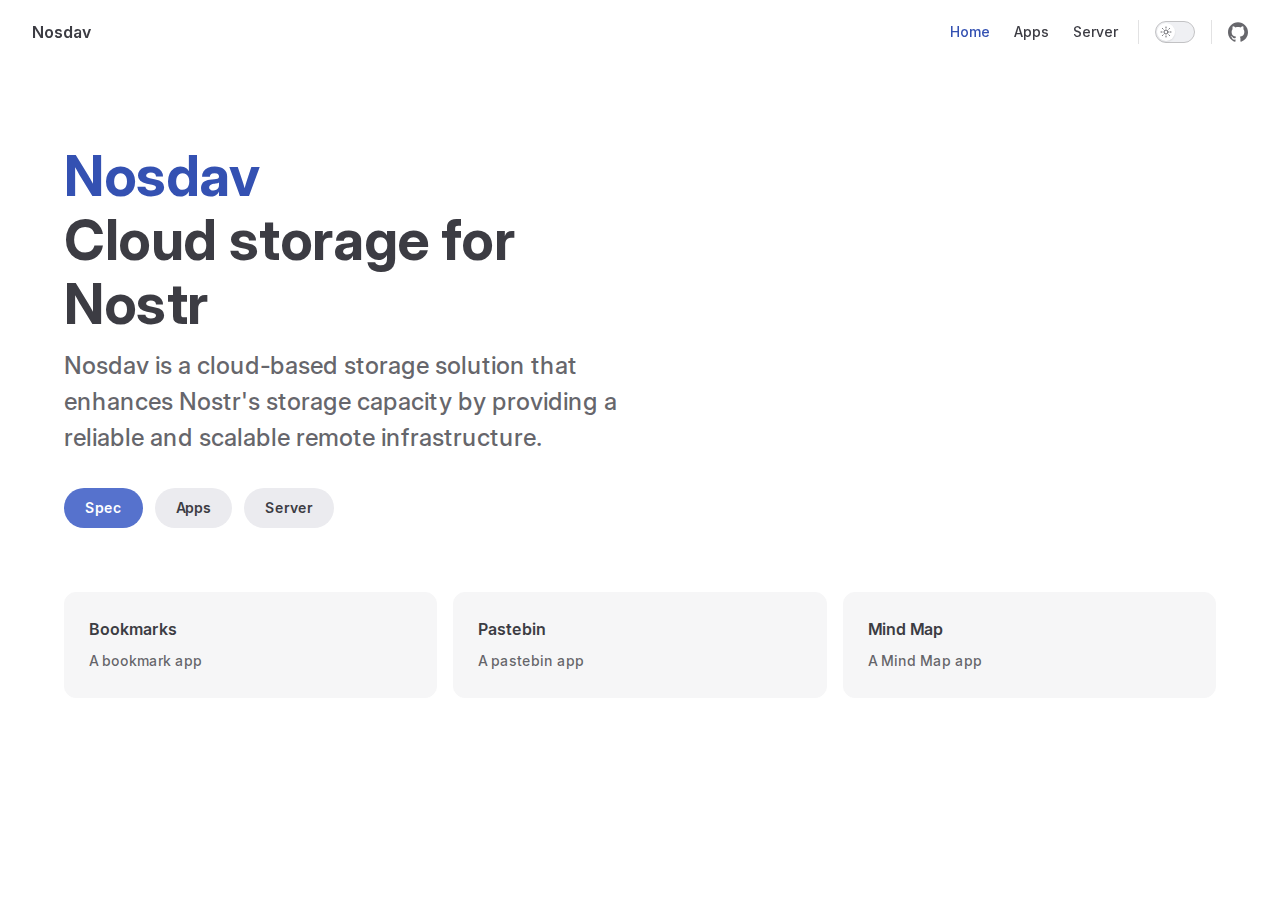
==== index.html @ 9e7d73e7 "theme" ====
<!DOCTYPE html>
<html lang="en-US" dir="ltr">
  <head>
    <meta charset="utf-8">
    <meta name="viewport" content="width=device-width,initial-scale=1">
    <title>Nosdav</title>
    <meta name="description" content="Cloud storage for Nostr">
    <meta name="generator" content="VitePress v1.1.4">
    <link rel="preload stylesheet" href="/assets/style.BRofNB7O.css" as="style">
    
    <script type="module" src="/assets/app.7KjWXCVq.js"></script>
    <link rel="preload" href="/assets/inter-roman-latin.Di8DUHzh.woff2" as="font" type="font/woff2" crossorigin="">
    <link rel="modulepreload" href="/assets/chunks/theme.CxZaigch.js">
    <link rel="modulepreload" href="/assets/chunks/framework.ChmcN5ok.js">
    <link rel="modulepreload" href="/assets/index.md.BpztgqjE.lean.js">
    <script id="check-dark-mode">(()=>{const e=localStorage.getItem("vitepress-theme-appearance")||"auto",a=window.matchMedia("(prefers-color-scheme: dark)").matches;(!e||e==="auto"?a:e==="dark")&&document.documentElement.classList.add("dark")})();</script>
    <script id="check-mac-os">document.documentElement.classList.toggle("mac",/Mac|iPhone|iPod|iPad/i.test(navigator.platform));</script>
  </head>
  <body>
    <div id="app"><div class="Layout" data-v-fbc68770><!--[--><!--]--><!--[--><span tabindex="-1" data-v-f2dd71eb></span><a href="#VPContent" class="VPSkipLink visually-hidden" data-v-f2dd71eb> Skip to content </a><!--]--><!----><header class="VPNav" data-v-fbc68770 data-v-51c67d2c><div class="VPNavBar home top" data-v-51c67d2c data-v-4839316e><div class="wrapper" data-v-4839316e><div class="container" data-v-4839316e><div class="title" data-v-4839316e><div class="VPNavBarTitle" data-v-4839316e data-v-7755df80><a class="title" href="/" data-v-7755df80><!--[--><!--]--><!----><span data-v-7755df80>Nosdav</span><!--[--><!--]--></a></div></div><div class="content" data-v-4839316e><div class="content-body" data-v-4839316e><!--[--><!--]--><div class="VPNavBarSearch search" data-v-4839316e><!----></div><nav aria-labelledby="main-nav-aria-label" class="VPNavBarMenu menu" data-v-4839316e data-v-28a9a689><span id="main-nav-aria-label" class="visually-hidden" data-v-28a9a689>Main Navigation</span><!--[--><!--[--><a class="VPLink link VPNavBarMenuLink active" href="/" tabindex="0" data-v-28a9a689 data-v-79ed1802><!--[--><span data-v-79ed1802>Home</span><!--]--></a><!--]--><!--[--><a class="VPLink link VPNavBarMenuLink" href="/apps/" tabindex="0" data-v-28a9a689 data-v-79ed1802><!--[--><span data-v-79ed1802>Apps</span><!--]--></a><!--]--><!--[--><a class="VPLink link VPNavBarMenuLink" href="/server/" tabindex="0" data-v-28a9a689 data-v-79ed1802><!--[--><span data-v-79ed1802>Server</span><!--]--></a><!--]--><!--]--></nav><!----><div class="VPNavBarAppearance appearance" data-v-4839316e data-v-1e89c9ef><button class="VPSwitch VPSwitchAppearance" type="button" role="switch" title="Switch to dark theme" aria-checked="false" data-v-1e89c9ef data-v-c7a2fc9c data-v-07888b14><span class="check" data-v-07888b14><span class="icon" data-v-07888b14><!--[--><span class="vpi-sun sun" data-v-c7a2fc9c></span><span class="vpi-moon moon" data-v-c7a2fc9c></span><!--]--></span></span></button></div><div class="VPSocialLinks VPNavBarSocialLinks social-links" data-v-4839316e data-v-7d878a33 data-v-50503e77><!--[--><a class="VPSocialLink no-icon" href="https://github.com/nosdav/" aria-label="github" target="_blank" rel="noopener" data-v-50503e77 data-v-a2b8f2d9><span class="vpi-social-github" /></a><!--]--></div><div class="VPFlyout VPNavBarExtra extra" data-v-4839316e data-v-9fe5fd7b data-v-f66a2ed8><button type="button" class="button" aria-haspopup="true" aria-expanded="false" aria-label="extra navigation" data-v-f66a2ed8><span class="vpi-more-horizontal icon" data-v-f66a2ed8></span></button><div class="menu" data-v-f66a2ed8><div class="VPMenu" data-v-f66a2ed8 data-v-976854dc><!----><!--[--><!--[--><!----><div class="group" data-v-9fe5fd7b><div class="item appearance" data-v-9fe5fd7b><p class="label" data-v-9fe5fd7b>Appearance</p><div class="appearance-action" data-v-9fe5fd7b><button class="VPSwitch VPSwitchAppearance" type="button" role="switch" title="Switch to dark theme" aria-checked="false" data-v-9fe5fd7b data-v-c7a2fc9c data-v-07888b14><span class="check" data-v-07888b14><span class="icon" data-v-07888b14><!--[--><span class="vpi-sun sun" data-v-c7a2fc9c></span><span class="vpi-moon moon" data-v-c7a2fc9c></span><!--]--></span></span></button></div></div></div><div class="group" data-v-9fe5fd7b><div class="item social-links" data-v-9fe5fd7b><div class="VPSocialLinks social-links-list" data-v-9fe5fd7b data-v-50503e77><!--[--><a class="VPSocialLink no-icon" href="https://github.com/nosdav/" aria-label="github" target="_blank" rel="noopener" data-v-50503e77 data-v-a2b8f2d9><span class="vpi-social-github" /></a><!--]--></div></div></div><!--]--><!--]--></div></div></div><!--[--><!--]--><button type="button" class="VPNavBarHamburger hamburger" aria-label="mobile navigation" aria-expanded="false" aria-controls="VPNavScreen" data-v-4839316e data-v-37154598><span class="container" data-v-37154598><span class="top" data-v-37154598></span><span class="middle" data-v-37154598></span><span class="bottom" data-v-37154598></span></span></button></div></div></div></div><div class="divider" data-v-4839316e><div class="divider-line" data-v-4839316e></div></div></div><!----></header><!----><!----><div class="VPContent is-home" id="VPContent" data-v-fbc68770 data-v-6e003dd5><div class="VPHome" data-v-6e003dd5 data-v-5c622afe><!--[--><!--]--><div class="VPHero VPHomeHero" data-v-5c622afe data-v-b66d3468><div class="container" data-v-b66d3468><div class="main" data-v-b66d3468><!--[--><!--]--><!--[--><h1 class="name" data-v-b66d3468><span class="clip" data-v-b66d3468>Nosdav</span></h1><p class="text" data-v-b66d3468>Cloud storage for Nostr</p><p class="tagline" data-v-b66d3468>Nosdav is a cloud-based storage solution that enhances Nostr's storage capacity by providing a reliable and scalable remote infrastructure.</p><!--]--><!--[--><!--]--><div class="actions" data-v-b66d3468><!--[--><div class="action" data-v-b66d3468><a class="VPButton medium brand" href="/spec/" data-v-b66d3468 data-v-9e015b9d>Spec</a></div><div class="action" data-v-b66d3468><a class="VPButton medium alt" href="/apps/" data-v-b66d3468 data-v-9e015b9d>Apps</a></div><div class="action" data-v-b66d3468><a class="VPButton medium alt" href="/server/" data-v-b66d3468 data-v-9e015b9d>Server</a></div><!--]--></div><!--[--><!--]--></div><!----></div></div><!--[--><!--]--><!--[--><!--]--><div class="VPFeatures VPHomeFeatures" data-v-5c622afe data-v-de52f993><div class="container" data-v-de52f993><div class="items" data-v-de52f993><!--[--><div class="grid-3 item" data-v-de52f993><a class="VPLink link no-icon VPFeature" href="/bookmarks/" data-v-de52f993 data-v-1c04dc32><!--[--><article class="box" data-v-1c04dc32><!----><h2 class="title" data-v-1c04dc32>Bookmarks</h2><p class="details" data-v-1c04dc32>A bookmark app</p><!----></article><!--]--></a></div><div class="grid-3 item" data-v-de52f993><a class="VPLink link no-icon VPFeature" href="/pastebin/" data-v-de52f993 data-v-1c04dc32><!--[--><article class="box" data-v-1c04dc32><!----><h2 class="title" data-v-1c04dc32>Pastebin</h2><p class="details" data-v-1c04dc32>A pastebin app</p><!----></article><!--]--></a></div><div class="grid-3 item" data-v-de52f993><a class="VPLink link no-icon VPFeature" href="/my-mind/" data-v-de52f993 data-v-1c04dc32><!--[--><article class="box" data-v-1c04dc32><!----><h2 class="title" data-v-1c04dc32>Mind Map</h2><p class="details" data-v-1c04dc32>A Mind Map app</p><!----></article><!--]--></a></div><!--]--></div></div></div><!--[--><!--]--><div class="vp-doc container" style="--vp-offset:calc(50% - Infinitypx);" data-v-5c622afe data-v-32e38a8d><!--[--><div style="position:relative;" data-v-5c622afe><div></div></div><!--]--></div></div></div><!----><!--[--><!--]--></div></div>
    <script>window.__VP_HASH_MAP__=JSON.parse("{\"index.md\":\"BpztgqjE\"}");window.__VP_SITE_DATA__=JSON.parse("{\"lang\":\"en-US\",\"dir\":\"ltr\",\"title\":\"Nosdav\",\"description\":\"Cloud storage for Nostr\",\"base\":\"/\",\"head\":[],\"router\":{\"prefetchLinks\":true},\"appearance\":true,\"themeConfig\":{\"nav\":[{\"text\":\"Home\",\"link\":\"/\"},{\"text\":\"Apps\",\"link\":\"/apps/\"},{\"text\":\"Server\",\"link\":\"/server/\"}],\"sidebar\":[{\"text\":\"Examples\",\"items\":[{\"text\":\"Apps\",\"link\":\"/apps/\"},{\"text\":\"Server\",\"link\":\"/server/\"}]}],\"socialLinks\":[{\"icon\":\"github\",\"link\":\"https://github.com/nosdav/\"}]},\"locales\":{},\"scrollOffset\":134,\"cleanUrls\":false}");</script>
    
  </body>
</html>
---- assets/style.BRofNB7O.css ----
@font-face{font-family:Inter;font-style:normal;font-weight:100 900;font-display:swap;src:url(/assets/inter-roman-cyrillic-ext.BBPuwvHQ.woff2) format("woff2");unicode-range:U+0460-052F,U+1C80-1C88,U+20B4,U+2DE0-2DFF,U+A640-A69F,U+FE2E-FE2F}@font-face{font-family:Inter;font-style:normal;font-weight:100 900;font-display:swap;src:url(/assets/inter-roman-cyrillic.C5lxZ8CY.woff2) format("woff2");unicode-range:U+0301,U+0400-045F,U+0490-0491,U+04B0-04B1,U+2116}@font-face{font-family:Inter;font-style:normal;font-weight:100 900;font-display:swap;src:url(/assets/inter-roman-greek-ext.CqjqNYQ-.woff2) format("woff2");unicode-range:U+1F00-1FFF}@font-face{font-family:Inter;font-style:normal;font-weight:100 900;font-display:swap;src:url(/assets/inter-roman-greek.BBVDIX6e.woff2) format("woff2");unicode-range:U+0370-0377,U+037A-037F,U+0384-038A,U+038C,U+038E-03A1,U+03A3-03FF}@font-face{font-family:Inter;font-style:normal;font-weight:100 900;font-display:swap;src:url(/assets/inter-roman-vietnamese.BjW4sHH5.woff2) format("woff2");unicode-range:U+0102-0103,U+0110-0111,U+0128-0129,U+0168-0169,U+01A0-01A1,U+01AF-01B0,U+0300-0301,U+0303-0304,U+0308-0309,U+0323,U+0329,U+1EA0-1EF9,U+20AB}@font-face{font-family:Inter;font-style:normal;font-weight:100 900;font-display:swap;src:url(/assets/inter-roman-latin-ext.4ZJIpNVo.woff2) format("woff2");unicode-range:U+0100-02AF,U+0304,U+0308,U+0329,U+1E00-1E9F,U+1EF2-1EFF,U+2020,U+20A0-20AB,U+20AD-20C0,U+2113,U+2C60-2C7F,U+A720-A7FF}@font-face{font-family:Inter;font-style:normal;font-weight:100 900;font-display:swap;src:url(/assets/inter-roman-latin.Di8DUHzh.woff2) format("woff2");unicode-range:U+0000-00FF,U+0131,U+0152-0153,U+02BB-02BC,U+02C6,U+02DA,U+02DC,U+0304,U+0308,U+0329,U+2000-206F,U+2074,U+20AC,U+2122,U+2191,U+2193,U+2212,U+2215,U+FEFF,U+FFFD}@font-face{font-family:Inter;font-style:italic;font-weight:100 900;font-display:swap;src:url(/assets/inter-italic-cyrillic-ext.r48I6akx.woff2) format("woff2");unicode-range:U+0460-052F,U+1C80-1C88,U+20B4,U+2DE0-2DFF,U+A640-A69F,U+FE2E-FE2F}@font-face{font-family:Inter;font-style:italic;font-weight:100 900;font-display:swap;src:url(/assets/inter-italic-cyrillic.By2_1cv3.woff2) format("woff2");unicode-range:U+0301,U+0400-045F,U+0490-0491,U+04B0-04B1,U+2116}@font-face{font-family:Inter;font-style:italic;font-weight:100 900;font-display:swap;src:url(/assets/inter-italic-greek-ext.1u6EdAuj.woff2) format("woff2");unicode-range:U+1F00-1FFF}@font-face{font-family:Inter;font-style:italic;font-weight:100 900;font-display:swap;src:url(/assets/inter-italic-greek.DJ8dCoTZ.woff2) format("woff2");unicode-range:U+0370-0377,U+037A-037F,U+0384-038A,U+038C,U+038E-03A1,U+03A3-03FF}@font-face{font-family:Inter;font-style:italic;font-weight:100 900;font-display:swap;src:url(/assets/inter-italic-vietnamese.BSbpV94h.woff2) format("woff2");unicode-range:U+0102-0103,U+0110-0111,U+0128-0129,U+0168-0169,U+01A0-01A1,U+01AF-01B0,U+0300-0301,U+0303-0304,U+0308-0309,U+0323,U+0329,U+1EA0-1EF9,U+20AB}@font-face{font-family:Inter;font-style:italic;font-weight:100 900;font-display:swap;src:url(/assets/inter-italic-latin-ext.CN1xVJS-.woff2) format("woff2");unicode-range:U+0100-02AF,U+0304,U+0308,U+0329,U+1E00-1E9F,U+1EF2-1EFF,U+2020,U+20A0-20AB,U+20AD-20C0,U+2113,U+2C60-2C7F,U+A720-A7FF}@font-face{font-family:Inter;font-style:italic;font-weight:100 900;font-display:swap;src:url(/assets/inter-italic-latin.C2AdPX0b.woff2) format("woff2");unicode-range:U+0000-00FF,U+0131,U+0152-0153,U+02BB-02BC,U+02C6,U+02DA,U+02DC,U+0304,U+0308,U+0329,U+2000-206F,U+2074,U+20AC,U+2122,U+2191,U+2193,U+2212,U+2215,U+FEFF,U+FFFD}@font-face{font-family:Punctuation SC;font-weight:400;src:local("PingFang SC Regular"),local("Noto Sans CJK SC"),local("Microsoft YaHei");unicode-range:U+201C,U+201D,U+2018,U+2019,U+2E3A,U+2014,U+2013,U+2026,U+00B7,U+007E,U+002F}@font-face{font-family:Punctuation SC;font-weight:500;src:local("PingFang SC Medium"),local("Noto Sans CJK SC"),local("Microsoft YaHei");unicode-range:U+201C,U+201D,U+2018,U+2019,U+2E3A,U+2014,U+2013,U+2026,U+00B7,U+007E,U+002F}@font-face{font-family:Punctuation SC;font-weight:600;src:local("PingFang SC Semibold"),local("Noto Sans CJK SC Bold"),local("Microsoft YaHei Bold");unicode-range:U+201C,U+201D,U+2018,U+2019,U+2E3A,U+2014,U+2013,U+2026,U+00B7,U+007E,U+002F}@font-face{font-family:Punctuation SC;font-weight:700;src:local("PingFang SC Semibold"),local("Noto Sans CJK SC Bold"),local("Microsoft YaHei Bold");unicode-range:U+201C,U+201D,U+2018,U+2019,U+2E3A,U+2014,U+2013,U+2026,U+00B7,U+007E,U+002F}:root{--vp-c-white: #ffffff;--vp-c-black: #000000;--vp-c-neutral: var(--vp-c-black);--vp-c-neutral-inverse: var(--vp-c-white)}.dark{--vp-c-neutral: var(--vp-c-white);--vp-c-neutral-inverse: var(--vp-c-black)}:root{--vp-c-gray-1: #dddde3;--vp-c-gray-2: #e4e4e9;--vp-c-gray-3: #ebebef;--vp-c-gray-soft: rgba(142, 150, 170, .14);--vp-c-indigo-1: #3451b2;--vp-c-indigo-2: #3a5ccc;--vp-c-indigo-3: #5672cd;--vp-c-indigo-soft: rgba(100, 108, 255, .14);--vp-c-purple-1: #6f42c1;--vp-c-purple-2: #7e4cc9;--vp-c-purple-3: #8e5cd9;--vp-c-purple-soft: rgba(159, 122, 234, .14);--vp-c-green-1: #18794e;--vp-c-green-2: #299764;--vp-c-green-3: #30a46c;--vp-c-green-soft: rgba(16, 185, 129, .14);--vp-c-yellow-1: #915930;--vp-c-yellow-2: #946300;--vp-c-yellow-3: #9f6a00;--vp-c-yellow-soft: rgba(234, 179, 8, .14);--vp-c-red-1: #b8272c;--vp-c-red-2: #d5393e;--vp-c-red-3: #e0575b;--vp-c-red-soft: rgba(244, 63, 94, .14);--vp-c-sponsor: #db2777}.dark{--vp-c-gray-1: #515c67;--vp-c-gray-2: #414853;--vp-c-gray-3: #32363f;--vp-c-gray-soft: rgba(101, 117, 133, .16);--vp-c-indigo-1: #a8b1ff;--vp-c-indigo-2: #5c73e7;--vp-c-indigo-3: #3e63dd;--vp-c-indigo-soft: rgba(100, 108, 255, .16);--vp-c-purple-1: #c8abfa;--vp-c-purple-2: #a879e6;--vp-c-purple-3: #8e5cd9;--vp-c-purple-soft: rgba(159, 122, 234, .16);--vp-c-green-1: #3dd68c;--vp-c-green-2: #30a46c;--vp-c-green-3: #298459;--vp-c-green-soft: rgba(16, 185, 129, .16);--vp-c-yellow-1: #f9b44e;--vp-c-yellow-2: #da8b17;--vp-c-yellow-3: #a46a0a;--vp-c-yellow-soft: rgba(234, 179, 8, .16);--vp-c-red-1: #f66f81;--vp-c-red-2: #f14158;--vp-c-red-3: #b62a3c;--vp-c-red-soft: rgba(244, 63, 94, .16)}:root{--vp-c-bg: #ffffff;--vp-c-bg-alt: #f6f6f7;--vp-c-bg-elv: #ffffff;--vp-c-bg-soft: #f6f6f7}.dark{--vp-c-bg: #1b1b1f;--vp-c-bg-alt: #161618;--vp-c-bg-elv: #202127;--vp-c-bg-soft: #202127}:root{--vp-c-border: #c2c2c4;--vp-c-divider: #e2e2e3;--vp-c-gutter: #e2e2e3}.dark{--vp-c-border: #3c3f44;--vp-c-divider: #2e2e32;--vp-c-gutter: #000000}:root{--vp-c-text-1: rgba(60, 60, 67);--vp-c-text-2: rgba(60, 60, 67, .78);--vp-c-text-3: rgba(60, 60, 67, .56)}.dark{--vp-c-text-1: rgba(255, 255, 245, .86);--vp-c-text-2: rgba(235, 235, 245, .6);--vp-c-text-3: rgba(235, 235, 245, .38)}:root{--vp-c-default-1: var(--vp-c-gray-1);--vp-c-default-2: var(--vp-c-gray-2);--vp-c-default-3: var(--vp-c-gray-3);--vp-c-default-soft: var(--vp-c-gray-soft);--vp-c-brand-1: var(--vp-c-indigo-1);--vp-c-brand-2: var(--vp-c-indigo-2);--vp-c-brand-3: var(--vp-c-indigo-3);--vp-c-brand-soft: var(--vp-c-indigo-soft);--vp-c-brand: var(--vp-c-brand-1);--vp-c-tip-1: var(--vp-c-brand-1);--vp-c-tip-2: var(--vp-c-brand-2);--vp-c-tip-3: var(--vp-c-brand-3);--vp-c-tip-soft: var(--vp-c-brand-soft);--vp-c-note-1: var(--vp-c-brand-1);--vp-c-note-2: var(--vp-c-brand-2);--vp-c-note-3: var(--vp-c-brand-3);--vp-c-note-soft: var(--vp-c-brand-soft);--vp-c-success-1: var(--vp-c-green-1);--vp-c-success-2: var(--vp-c-green-2);--vp-c-success-3: var(--vp-c-green-3);--vp-c-success-soft: var(--vp-c-green-soft);--vp-c-important-1: var(--vp-c-purple-1);--vp-c-important-2: var(--vp-c-purple-2);--vp-c-important-3: var(--vp-c-purple-3);--vp-c-important-soft: var(--vp-c-purple-soft);--vp-c-warning-1: var(--vp-c-yellow-1);--vp-c-warning-2: var(--vp-c-yellow-2);--vp-c-warning-3: var(--vp-c-yellow-3);--vp-c-warning-soft: var(--vp-c-yellow-soft);--vp-c-danger-1: var(--vp-c-red-1);--vp-c-danger-2: var(--vp-c-red-2);--vp-c-danger-3: var(--vp-c-red-3);--vp-c-danger-soft: var(--vp-c-red-soft);--vp-c-caution-1: var(--vp-c-red-1);--vp-c-caution-2: var(--vp-c-red-2);--vp-c-caution-3: var(--vp-c-red-3);--vp-c-caution-soft: var(--vp-c-red-soft)}:root{--vp-font-family-base: "Inter", ui-sans-serif, system-ui, sans-serif, "Apple Color Emoji", "Segoe UI Emoji", "Segoe UI Symbol", "Noto Color Emoji";--vp-font-family-mono: ui-monospace, "Menlo", "Monaco", "Consolas", "Liberation Mono", "Courier New", monospace;font-optical-sizing:auto}:root:lang(zh){--vp-font-family-base: "Punctuation SC", "Inter", ui-sans-serif, system-ui, "PingFang SC", "Noto Sans CJK SC", "Noto Sans SC", "Heiti SC", "DengXian", "Microsoft YaHei", sans-serif, "Apple Color Emoji", "Segoe UI Emoji", "Segoe UI Symbol", "Noto Color Emoji"}:root{--vp-shadow-1: 0 1px 2px rgba(0, 0, 0, .04), 0 1px 2px rgba(0, 0, 0, .06);--vp-shadow-2: 0 3px 12px rgba(0, 0, 0, .07), 0 1px 4px rgba(0, 0, 0, .07);--vp-shadow-3: 0 12px 32px rgba(0, 0, 0, .1), 0 2px 6px rgba(0, 0, 0, .08);--vp-shadow-4: 0 14px 44px rgba(0, 0, 0, .12), 0 3px 9px rgba(0, 0, 0, .12);--vp-shadow-5: 0 18px 56px rgba(0, 0, 0, .16), 0 4px 12px rgba(0, 0, 0, .16)}:root{--vp-z-index-footer: 10;--vp-z-index-local-nav: 20;--vp-z-index-nav: 30;--vp-z-index-layout-top: 40;--vp-z-index-backdrop: 50;--vp-z-index-sidebar: 60}@media (min-width: 960px){:root{--vp-z-index-sidebar: 25}}:root{--vp-layout-max-width: 1440px}:root{--vp-header-anchor-symbol: "#"}:root{--vp-code-line-height: 1.7;--vp-code-font-size: .875em;--vp-code-color: var(--vp-c-brand-1);--vp-code-link-color: var(--vp-c-brand-1);--vp-code-link-hover-color: var(--vp-c-brand-2);--vp-code-bg: var(--vp-c-default-soft);--vp-code-block-color: var(--vp-c-text-2);--vp-code-block-bg: var(--vp-c-bg-alt);--vp-code-block-divider-color: var(--vp-c-gutter);--vp-code-lang-color: var(--vp-c-text-3);--vp-code-line-highlight-color: var(--vp-c-default-soft);--vp-code-line-number-color: var(--vp-c-text-3);--vp-code-line-diff-add-color: var(--vp-c-success-soft);--vp-code-line-diff-add-symbol-color: var(--vp-c-success-1);--vp-code-line-diff-remove-color: var(--vp-c-danger-soft);--vp-code-line-diff-remove-symbol-color: var(--vp-c-danger-1);--vp-code-line-warning-color: var(--vp-c-warning-soft);--vp-code-line-error-color: var(--vp-c-danger-soft);--vp-code-copy-code-border-color: var(--vp-c-divider);--vp-code-copy-code-bg: var(--vp-c-bg-soft);--vp-code-copy-code-hover-border-color: var(--vp-c-divider);--vp-code-copy-code-hover-bg: var(--vp-c-bg);--vp-code-copy-code-active-text: var(--vp-c-text-2);--vp-code-copy-copied-text-content: "Copied";--vp-code-tab-divider: var(--vp-code-block-divider-color);--vp-code-tab-text-color: var(--vp-c-text-2);--vp-code-tab-bg: var(--vp-code-block-bg);--vp-code-tab-hover-text-color: var(--vp-c-text-1);--vp-code-tab-active-text-color: var(--vp-c-text-1);--vp-code-tab-active-bar-color: var(--vp-c-brand-1)}:root{--vp-button-brand-border: transparent;--vp-button-brand-text: var(--vp-c-white);--vp-button-brand-bg: var(--vp-c-brand-3);--vp-button-brand-hover-border: transparent;--vp-button-brand-hover-text: var(--vp-c-white);--vp-button-brand-hover-bg: var(--vp-c-brand-2);--vp-button-brand-active-border: transparent;--vp-button-brand-active-text: var(--vp-c-white);--vp-button-brand-active-bg: var(--vp-c-brand-1);--vp-button-alt-border: transparent;--vp-button-alt-text: var(--vp-c-text-1);--vp-button-alt-bg: var(--vp-c-default-3);--vp-button-alt-hover-border: transparent;--vp-button-alt-hover-text: var(--vp-c-text-1);--vp-button-alt-hover-bg: var(--vp-c-default-2);--vp-button-alt-active-border: transparent;--vp-button-alt-active-text: var(--vp-c-text-1);--vp-button-alt-active-bg: var(--vp-c-default-1);--vp-button-sponsor-border: var(--vp-c-text-2);--vp-button-sponsor-text: var(--vp-c-text-2);--vp-button-sponsor-bg: transparent;--vp-button-sponsor-hover-border: var(--vp-c-sponsor);--vp-button-sponsor-hover-text: var(--vp-c-sponsor);--vp-button-sponsor-hover-bg: transparent;--vp-button-sponsor-active-border: var(--vp-c-sponsor);--vp-button-sponsor-active-text: var(--vp-c-sponsor);--vp-button-sponsor-active-bg: transparent}:root{--vp-custom-block-font-size: 14px;--vp-custom-block-code-font-size: 13px;--vp-custom-block-info-border: transparent;--vp-custom-block-info-text: var(--vp-c-text-1);--vp-custom-block-info-bg: var(--vp-c-default-soft);--vp-custom-block-info-code-bg: var(--vp-c-default-soft);--vp-custom-block-note-border: transparent;--vp-custom-block-note-text: var(--vp-c-text-1);--vp-custom-block-note-bg: var(--vp-c-default-soft);--vp-custom-block-note-code-bg: var(--vp-c-default-soft);--vp-custom-block-tip-border: transparent;--vp-custom-block-tip-text: var(--vp-c-text-1);--vp-custom-block-tip-bg: var(--vp-c-tip-soft);--vp-custom-block-tip-code-bg: var(--vp-c-tip-soft);--vp-custom-block-important-border: transparent;--vp-custom-block-important-text: var(--vp-c-text-1);--vp-custom-block-important-bg: var(--vp-c-important-soft);--vp-custom-block-important-code-bg: var(--vp-c-important-soft);--vp-custom-block-warning-border: transparent;--vp-custom-block-warning-text: var(--vp-c-text-1);--vp-custom-block-warning-bg: var(--vp-c-warning-soft);--vp-custom-block-warning-code-bg: var(--vp-c-warning-soft);--vp-custom-block-danger-border: transparent;--vp-custom-block-danger-text: var(--vp-c-text-1);--vp-custom-block-danger-bg: var(--vp-c-danger-soft);--vp-custom-block-danger-code-bg: var(--vp-c-danger-soft);--vp-custom-block-caution-border: transparent;--vp-custom-block-caution-text: var(--vp-c-text-1);--vp-custom-block-caution-bg: var(--vp-c-caution-soft);--vp-custom-block-caution-code-bg: var(--vp-c-caution-soft);--vp-custom-block-details-border: var(--vp-custom-block-info-border);--vp-custom-block-details-text: var(--vp-custom-block-info-text);--vp-custom-block-details-bg: var(--vp-custom-block-info-bg);--vp-custom-block-details-code-bg: var(--vp-custom-block-info-code-bg)}:root{--vp-input-border-color: var(--vp-c-border);--vp-input-bg-color: var(--vp-c-bg-alt);--vp-input-switch-bg-color: var(--vp-c-default-soft)}:root{--vp-nav-height: 64px;--vp-nav-bg-color: var(--vp-c-bg);--vp-nav-screen-bg-color: var(--vp-c-bg);--vp-nav-logo-height: 24px}.hide-nav{--vp-nav-height: 0px}.hide-nav .VPSidebar{--vp-nav-height: 22px}:root{--vp-local-nav-bg-color: var(--vp-c-bg)}:root{--vp-sidebar-width: 272px;--vp-sidebar-bg-color: var(--vp-c-bg-alt)}:root{--vp-backdrop-bg-color: rgba(0, 0, 0, .6)}:root{--vp-home-hero-name-color: var(--vp-c-brand-1);--vp-home-hero-name-background: transparent;--vp-home-hero-image-background-image: none;--vp-home-hero-image-filter: none}:root{--vp-badge-info-border: transparent;--vp-badge-info-text: var(--vp-c-text-2);--vp-badge-info-bg: var(--vp-c-default-soft);--vp-badge-tip-border: transparent;--vp-badge-tip-text: var(--vp-c-tip-1);--vp-badge-tip-bg: var(--vp-c-tip-soft);--vp-badge-warning-border: transparent;--vp-badge-warning-text: var(--vp-c-warning-1);--vp-badge-warning-bg: var(--vp-c-warning-soft);--vp-badge-danger-border: transparent;--vp-badge-danger-text: var(--vp-c-danger-1);--vp-badge-danger-bg: var(--vp-c-danger-soft)}:root{--vp-carbon-ads-text-color: var(--vp-c-text-1);--vp-carbon-ads-poweredby-color: var(--vp-c-text-2);--vp-carbon-ads-bg-color: var(--vp-c-bg-soft);--vp-carbon-ads-hover-text-color: var(--vp-c-brand-1);--vp-carbon-ads-hover-poweredby-color: var(--vp-c-text-1)}:root{--vp-local-search-bg: var(--vp-c-bg);--vp-local-search-result-bg: var(--vp-c-bg);--vp-local-search-result-border: var(--vp-c-divider);--vp-local-search-result-selected-bg: var(--vp-c-bg);--vp-local-search-result-selected-border: var(--vp-c-brand-1);--vp-local-search-highlight-bg: var(--vp-c-brand-1);--vp-local-search-highlight-text: var(--vp-c-neutral-inverse)}@media (prefers-reduced-motion: reduce){*,:before,:after{animation-delay:-1ms!important;animation-duration:1ms!important;animation-iteration-count:1!important;background-attachment:initial!important;scroll-behavior:auto!important;transition-duration:0s!important;transition-delay:0s!important}}*,:before,:after{box-sizing:border-box}html{line-height:1.4;font-size:16px;-webkit-text-size-adjust:100%}html.dark{color-scheme:dark}body{margin:0;width:100%;min-width:320px;min-height:100vh;line-height:24px;font-family:var(--vp-font-family-base);font-size:16px;font-weight:400;color:var(--vp-c-text-1);background-color:var(--vp-c-bg);font-synthesis:style;text-rendering:optimizeLegibility;-webkit-font-smoothing:antialiased;-moz-osx-font-smoothing:grayscale}main{display:block}h1,h2,h3,h4,h5,h6{margin:0;line-height:24px;font-size:16px;font-weight:400}p{margin:0}strong,b{font-weight:600}a,area,button,[role=button],input,label,select,summary,textarea{touch-action:manipulation}a{color:inherit;text-decoration:inherit}ol,ul{list-style:none;margin:0;padding:0}blockquote{margin:0}pre,code,kbd,samp{font-family:var(--vp-font-family-mono)}img,svg,video,canvas,audio,iframe,embed,object{display:block}figure{margin:0}img,video{max-width:100%;height:auto}button,input,optgroup,select,textarea{border:0;padding:0;line-height:inherit;color:inherit}button{padding:0;font-family:inherit;background-color:transparent;background-image:none}button:enabled,[role=button]:enabled{cursor:pointer}button:focus,button:focus-visible{outline:1px dotted;outline:4px auto -webkit-focus-ring-color}button:focus:not(:focus-visible){outline:none!important}input:focus,textarea:focus,select:focus{outline:none}table{border-collapse:collapse}input{background-color:transparent}input:-ms-input-placeholder,textarea:-ms-input-placeholder{color:var(--vp-c-text-3)}input::-ms-input-placeholder,textarea::-ms-input-placeholder{color:var(--vp-c-text-3)}input::placeholder,textarea::placeholder{color:var(--vp-c-text-3)}input::-webkit-outer-spin-button,input::-webkit-inner-spin-button{-webkit-appearance:none;margin:0}input[type=number]{-moz-appearance:textfield}textarea{resize:vertical}select{-webkit-appearance:none}fieldset{margin:0;padding:0}h1,h2,h3,h4,h5,h6,li,p{overflow-wrap:break-word}vite-error-overlay{z-index:9999}mjx-container{display:inline-block;margin:auto 2px -2px}mjx-container>svg{display:inline-block;margin:auto}[class^=vpi-],[class*=" vpi-"],.vp-icon{width:1em;height:1em}[class^=vpi-].bg,[class*=" vpi-"].bg,.vp-icon.bg{background-size:100% 100%;background-color:transparent}[class^=vpi-]:not(.bg),[class*=" vpi-"]:not(.bg),.vp-icon:not(.bg){-webkit-mask:var(--icon) no-repeat;mask:var(--icon) no-repeat;-webkit-mask-size:100% 100%;mask-size:100% 100%;background-color:currentColor;color:inherit}.vpi-align-left{--icon: url("data:image/svg+xml,%3Csvg xmlns='http://www.w3.org/2000/svg' fill='none' stroke='currentColor' stroke-linecap='round' stroke-linejoin='round' stroke-width='2' viewBox='0 0 24 24'%3E%3Cpath d='M21 6H3M15 12H3M17 18H3'/%3E%3C/svg%3E")}.vpi-arrow-right,.vpi-arrow-down,.vpi-arrow-left,.vpi-arrow-up{--icon: url("data:image/svg+xml,%3Csvg xmlns='http://www.w3.org/2000/svg' fill='none' stroke='currentColor' stroke-linecap='round' stroke-linejoin='round' stroke-width='2' viewBox='0 0 24 24'%3E%3Cpath d='M5 12h14M12 5l7 7-7 7'/%3E%3C/svg%3E")}.vpi-chevron-right,.vpi-chevron-down,.vpi-chevron-left,.vpi-chevron-up{--icon: url("data:image/svg+xml,%3Csvg xmlns='http://www.w3.org/2000/svg' fill='none' stroke='currentColor' stroke-linecap='round' stroke-linejoin='round' stroke-width='2' viewBox='0 0 24 24'%3E%3Cpath d='m9 18 6-6-6-6'/%3E%3C/svg%3E")}.vpi-chevron-down,.vpi-arrow-down{transform:rotate(90deg)}.vpi-chevron-left,.vpi-arrow-left{transform:rotate(180deg)}.vpi-chevron-up,.vpi-arrow-up{transform:rotate(-90deg)}.vpi-square-pen{--icon: url("data:image/svg+xml,%3Csvg xmlns='http://www.w3.org/2000/svg' fill='none' stroke='currentColor' stroke-linecap='round' stroke-linejoin='round' stroke-width='2' viewBox='0 0 24 24'%3E%3Cpath d='M12 3H5a2 2 0 0 0-2 2v14a2 2 0 0 0 2 2h14a2 2 0 0 0 2-2v-7'/%3E%3Cpath d='M18.375 2.625a2.121 2.121 0 1 1 3 3L12 15l-4 1 1-4Z'/%3E%3C/svg%3E")}.vpi-plus{--icon: url("data:image/svg+xml,%3Csvg xmlns='http://www.w3.org/2000/svg' fill='none' stroke='currentColor' stroke-linecap='round' stroke-linejoin='round' stroke-width='2' viewBox='0 0 24 24'%3E%3Cpath d='M5 12h14M12 5v14'/%3E%3C/svg%3E")}.vpi-sun{--icon: url("data:image/svg+xml,%3Csvg xmlns='http://www.w3.org/2000/svg' fill='none' stroke='currentColor' stroke-linecap='round' stroke-linejoin='round' stroke-width='2' viewBox='0 0 24 24'%3E%3Ccircle cx='12' cy='12' r='4'/%3E%3Cpath d='M12 2v2M12 20v2M4.93 4.93l1.41 1.41M17.66 17.66l1.41 1.41M2 12h2M20 12h2M6.34 17.66l-1.41 1.41M19.07 4.93l-1.41 1.41'/%3E%3C/svg%3E")}.vpi-moon{--icon: url("data:image/svg+xml,%3Csvg xmlns='http://www.w3.org/2000/svg' fill='none' stroke='currentColor' stroke-linecap='round' stroke-linejoin='round' stroke-width='2' viewBox='0 0 24 24'%3E%3Cpath d='M12 3a6 6 0 0 0 9 9 9 9 0 1 1-9-9Z'/%3E%3C/svg%3E")}.vpi-more-horizontal{--icon: url("data:image/svg+xml,%3Csvg xmlns='http://www.w3.org/2000/svg' fill='none' stroke='currentColor' stroke-linecap='round' stroke-linejoin='round' stroke-width='2' viewBox='0 0 24 24'%3E%3Ccircle cx='12' cy='12' r='1'/%3E%3Ccircle cx='19' cy='12' r='1'/%3E%3Ccircle cx='5' cy='12' r='1'/%3E%3C/svg%3E")}.vpi-languages{--icon: url("data:image/svg+xml,%3Csvg xmlns='http://www.w3.org/2000/svg' fill='none' stroke='currentColor' stroke-linecap='round' stroke-linejoin='round' stroke-width='2' viewBox='0 0 24 24'%3E%3Cpath d='m5 8 6 6M4 14l6-6 2-3M2 5h12M7 2h1M22 22l-5-10-5 10M14 18h6'/%3E%3C/svg%3E")}.vpi-heart{--icon: url("data:image/svg+xml,%3Csvg xmlns='http://www.w3.org/2000/svg' fill='none' stroke='currentColor' stroke-linecap='round' stroke-linejoin='round' stroke-width='2' viewBox='0 0 24 24'%3E%3Cpath d='M19 14c1.49-1.46 3-3.21 3-5.5A5.5 5.5 0 0 0 16.5 3c-1.76 0-3 .5-4.5 2-1.5-1.5-2.74-2-4.5-2A5.5 5.5 0 0 0 2 8.5c0 2.3 1.5 4.05 3 5.5l7 7Z'/%3E%3C/svg%3E")}.vpi-search{--icon: url("data:image/svg+xml,%3Csvg xmlns='http://www.w3.org/2000/svg' fill='none' stroke='currentColor' stroke-linecap='round' stroke-linejoin='round' stroke-width='2' viewBox='0 0 24 24'%3E%3Ccircle cx='11' cy='11' r='8'/%3E%3Cpath d='m21 21-4.3-4.3'/%3E%3C/svg%3E")}.vpi-layout-list{--icon: url("data:image/svg+xml,%3Csvg xmlns='http://www.w3.org/2000/svg' fill='none' stroke='currentColor' stroke-linecap='round' stroke-linejoin='round' stroke-width='2' viewBox='0 0 24 24'%3E%3Crect width='7' height='7' x='3' y='3' rx='1'/%3E%3Crect width='7' height='7' x='3' y='14' rx='1'/%3E%3Cpath d='M14 4h7M14 9h7M14 15h7M14 20h7'/%3E%3C/svg%3E")}.vpi-delete{--icon: url("data:image/svg+xml,%3Csvg xmlns='http://www.w3.org/2000/svg' fill='none' stroke='currentColor' stroke-linecap='round' stroke-linejoin='round' stroke-width='2' viewBox='0 0 24 24'%3E%3Cpath d='M20 5H9l-7 7 7 7h11a2 2 0 0 0 2-2V7a2 2 0 0 0-2-2ZM18 9l-6 6M12 9l6 6'/%3E%3C/svg%3E")}.vpi-corner-down-left{--icon: url("data:image/svg+xml,%3Csvg xmlns='http://www.w3.org/2000/svg' fill='none' stroke='currentColor' stroke-linecap='round' stroke-linejoin='round' stroke-width='2' viewBox='0 0 24 24'%3E%3Cpath d='m9 10-5 5 5 5'/%3E%3Cpath d='M20 4v7a4 4 0 0 1-4 4H4'/%3E%3C/svg%3E")}:root{--vp-icon-copy: url("data:image/svg+xml,%3Csvg xmlns='http://www.w3.org/2000/svg' fill='none' stroke='rgba(128,128,128,1)' stroke-linecap='round' stroke-linejoin='round' stroke-width='2' viewBox='0 0 24 24'%3E%3Crect width='8' height='4' x='8' y='2' rx='1' ry='1'/%3E%3Cpath d='M16 4h2a2 2 0 0 1 2 2v14a2 2 0 0 1-2 2H6a2 2 0 0 1-2-2V6a2 2 0 0 1 2-2h2'/%3E%3C/svg%3E");--vp-icon-copied: url("data:image/svg+xml,%3Csvg xmlns='http://www.w3.org/2000/svg' fill='none' stroke='rgba(128,128,128,1)' stroke-linecap='round' stroke-linejoin='round' stroke-width='2' viewBox='0 0 24 24'%3E%3Crect width='8' height='4' x='8' y='2' rx='1' ry='1'/%3E%3Cpath d='M16 4h2a2 2 0 0 1 2 2v14a2 2 0 0 1-2 2H6a2 2 0 0 1-2-2V6a2 2 0 0 1 2-2h2'/%3E%3Cpath d='m9 14 2 2 4-4'/%3E%3C/svg%3E")}.vpi-social-discord{--icon: url("data:image/svg+xml,%3Csvg xmlns='http://www.w3.org/2000/svg' viewBox='0 0 24 24'%3E%3Cpath d='M20.317 4.37a19.791 19.791 0 0 0-4.885-1.515.074.074 0 0 0-.079.037c-.21.375-.444.864-.608 1.25a18.27 18.27 0 0 0-5.487 0 12.64 12.64 0 0 0-.617-1.25.077.077 0 0 0-.079-.037A19.736 19.736 0 0 0 3.677 4.37a.07.07 0 0 0-.032.027C.533 9.046-.32 13.58.099 18.057a.082.082 0 0 0 .031.057 19.9 19.9 0 0 0 5.993 3.03.078.078 0 0 0 .084-.028c.462-.63.874-1.295 1.226-1.994a.076.076 0 0 0-.041-.106 13.107 13.107 0 0 1-1.872-.892.077.077 0 0 1-.008-.128 10.2 10.2 0 0 0 .372-.292.074.074 0 0 1 .077-.01c3.928 1.793 8.18 1.793 12.062 0a.074.074 0 0 1 .078.01c.12.098.246.198.373.292a.077.077 0 0 1-.006.127 12.299 12.299 0 0 1-1.873.892.077.077 0 0 0-.041.107c.36.698.772 1.362 1.225 1.993a.076.076 0 0 0 .084.028 19.839 19.839 0 0 0 6.002-3.03.077.077 0 0 0 .032-.054c.5-5.177-.838-9.674-3.549-13.66a.061.061 0 0 0-.031-.03zM8.02 15.33c-1.183 0-2.157-1.085-2.157-2.419 0-1.333.956-2.419 2.157-2.419 1.21 0 2.176 1.096 2.157 2.42 0 1.333-.956 2.418-2.157 2.418zm7.975 0c-1.183 0-2.157-1.085-2.157-2.419 0-1.333.955-2.419 2.157-2.419 1.21 0 2.176 1.096 2.157 2.42 0 1.333-.946 2.418-2.157 2.418Z'/%3E%3C/svg%3E")}.vpi-social-facebook{--icon: url("data:image/svg+xml,%3Csvg xmlns='http://www.w3.org/2000/svg' viewBox='0 0 24 24'%3E%3Cpath d='M9.101 23.691v-7.98H6.627v-3.667h2.474v-1.58c0-4.085 1.848-5.978 5.858-5.978.401 0 .955.042 1.468.103a8.68 8.68 0 0 1 1.141.195v3.325a8.623 8.623 0 0 0-.653-.036 26.805 26.805 0 0 0-.733-.009c-.707 0-1.259.096-1.675.309a1.686 1.686 0 0 0-.679.622c-.258.42-.374.995-.374 1.752v1.297h3.919l-.386 2.103-.287 1.564h-3.246v8.245C19.396 23.238 24 18.179 24 12.044c0-6.627-5.373-12-12-12s-12 5.373-12 12c0 5.628 3.874 10.35 9.101 11.647Z'/%3E%3C/svg%3E")}.vpi-social-github{--icon: url("data:image/svg+xml,%3Csvg xmlns='http://www.w3.org/2000/svg' viewBox='0 0 24 24'%3E%3Cpath d='M12 .297c-6.63 0-12 5.373-12 12 0 5.303 3.438 9.8 8.205 11.385.6.113.82-.258.82-.577 0-.285-.01-1.04-.015-2.04-3.338.724-4.042-1.61-4.042-1.61C4.422 18.07 3.633 17.7 3.633 17.7c-1.087-.744.084-.729.084-.729 1.205.084 1.838 1.236 1.838 1.236 1.07 1.835 2.809 1.305 3.495.998.108-.776.417-1.305.76-1.605-2.665-.3-5.466-1.332-5.466-5.93 0-1.31.465-2.38 1.235-3.22-.135-.303-.54-1.523.105-3.176 0 0 1.005-.322 3.3 1.23.96-.267 1.98-.399 3-.405 1.02.006 2.04.138 3 .405 2.28-1.552 3.285-1.23 3.285-1.23.645 1.653.24 2.873.12 3.176.765.84 1.23 1.91 1.23 3.22 0 4.61-2.805 5.625-5.475 5.92.42.36.81 1.096.81 2.22 0 1.606-.015 2.896-.015 3.286 0 .315.21.69.825.57C20.565 22.092 24 17.592 24 12.297c0-6.627-5.373-12-12-12'/%3E%3C/svg%3E")}.vpi-social-instagram{--icon: url("data:image/svg+xml,%3Csvg xmlns='http://www.w3.org/2000/svg' viewBox='0 0 24 24'%3E%3Cpath d='M7.03.084c-1.277.06-2.149.264-2.91.563a5.874 5.874 0 0 0-2.124 1.388 5.878 5.878 0 0 0-1.38 2.127C.321 4.926.12 5.8.064 7.076.008 8.354-.005 8.764.001 12.023c.007 3.259.021 3.667.083 4.947.061 1.277.264 2.149.563 2.911.308.789.72 1.457 1.388 2.123a5.872 5.872 0 0 0 2.129 1.38c.763.295 1.636.496 2.913.552 1.278.056 1.689.069 4.947.063 3.257-.007 3.668-.021 4.947-.082 1.28-.06 2.147-.265 2.91-.563a5.881 5.881 0 0 0 2.123-1.388 5.881 5.881 0 0 0 1.38-2.129c.295-.763.496-1.636.551-2.912.056-1.28.07-1.69.063-4.948-.006-3.258-.02-3.667-.081-4.947-.06-1.28-.264-2.148-.564-2.911a5.892 5.892 0 0 0-1.387-2.123 5.857 5.857 0 0 0-2.128-1.38C19.074.322 18.202.12 16.924.066 15.647.009 15.236-.006 11.977 0 8.718.008 8.31.021 7.03.084m.14 21.693c-1.17-.05-1.805-.245-2.228-.408a3.736 3.736 0 0 1-1.382-.895 3.695 3.695 0 0 1-.9-1.378c-.165-.423-.363-1.058-.417-2.228-.06-1.264-.072-1.644-.08-4.848-.006-3.204.006-3.583.061-4.848.05-1.169.246-1.805.408-2.228.216-.561.477-.96.895-1.382a3.705 3.705 0 0 1 1.379-.9c.423-.165 1.057-.361 2.227-.417 1.265-.06 1.644-.072 4.848-.08 3.203-.006 3.583.006 4.85.062 1.168.05 1.804.244 2.227.408.56.216.96.475 1.382.895.421.42.681.817.9 1.378.165.422.362 1.056.417 2.227.06 1.265.074 1.645.08 4.848.005 3.203-.006 3.583-.061 4.848-.051 1.17-.245 1.805-.408 2.23-.216.56-.477.96-.896 1.38a3.705 3.705 0 0 1-1.378.9c-.422.165-1.058.362-2.226.418-1.266.06-1.645.072-4.85.079-3.204.007-3.582-.006-4.848-.06m9.783-16.192a1.44 1.44 0 1 0 1.437-1.442 1.44 1.44 0 0 0-1.437 1.442M5.839 12.012a6.161 6.161 0 1 0 12.323-.024 6.162 6.162 0 0 0-12.323.024M8 12.008A4 4 0 1 1 12.008 16 4 4 0 0 1 8 12.008'/%3E%3C/svg%3E")}.vpi-social-linkedin{--icon: url("data:image/svg+xml,%3Csvg xmlns='http://www.w3.org/2000/svg' viewBox='0 0 24 24'%3E%3Cpath d='M20.447 20.452h-3.554v-5.569c0-1.328-.027-3.037-1.852-3.037-1.853 0-2.136 1.445-2.136 2.939v5.667H9.351V9h3.414v1.561h.046c.477-.9 1.637-1.85 3.37-1.85 3.601 0 4.267 2.37 4.267 5.455v6.286zM5.337 7.433a2.062 2.062 0 0 1-2.063-2.065 2.064 2.064 0 1 1 2.063 2.065zm1.782 13.019H3.555V9h3.564v11.452zM22.225 0H1.771C.792 0 0 .774 0 1.729v20.542C0 23.227.792 24 1.771 24h20.451C23.2 24 24 23.227 24 22.271V1.729C24 .774 23.2 0 22.222 0h.003z'/%3E%3C/svg%3E")}.vpi-social-mastodon{--icon: url("data:image/svg+xml,%3Csvg xmlns='http://www.w3.org/2000/svg' viewBox='0 0 24 24'%3E%3Cpath d='M23.268 5.313c-.35-2.578-2.617-4.61-5.304-5.004C17.51.242 15.792 0 11.813 0h-.03c-3.98 0-4.835.242-5.288.309C3.882.692 1.496 2.518.917 5.127.64 6.412.61 7.837.661 9.143c.074 1.874.088 3.745.26 5.611.118 1.24.325 2.47.62 3.68.55 2.237 2.777 4.098 4.96 4.857 2.336.792 4.849.923 7.256.38.265-.061.527-.132.786-.213.585-.184 1.27-.39 1.774-.753a.057.057 0 0 0 .023-.043v-1.809a.052.052 0 0 0-.02-.041.053.053 0 0 0-.046-.01 20.282 20.282 0 0 1-4.709.545c-2.73 0-3.463-1.284-3.674-1.818a5.593 5.593 0 0 1-.319-1.433.053.053 0 0 1 .066-.054c1.517.363 3.072.546 4.632.546.376 0 .75 0 1.125-.01 1.57-.044 3.224-.124 4.768-.422.038-.008.077-.015.11-.024 2.435-.464 4.753-1.92 4.989-5.604.008-.145.03-1.52.03-1.67.002-.512.167-3.63-.024-5.545zm-3.748 9.195h-2.561V8.29c0-1.309-.55-1.976-1.67-1.976-1.23 0-1.846.79-1.846 2.35v3.403h-2.546V8.663c0-1.56-.617-2.35-1.848-2.35-1.112 0-1.668.668-1.67 1.977v6.218H4.822V8.102c0-1.31.337-2.35 1.011-3.12.696-.77 1.608-1.164 2.74-1.164 1.311 0 2.302.5 2.962 1.498l.638 1.06.638-1.06c.66-.999 1.65-1.498 2.96-1.498 1.13 0 2.043.395 2.74 1.164.675.77 1.012 1.81 1.012 3.12z'/%3E%3C/svg%3E")}.vpi-social-npm{--icon: url("data:image/svg+xml,%3Csvg xmlns='http://www.w3.org/2000/svg' viewBox='0 0 24 24'%3E%3Cpath d='M1.763 0C.786 0 0 .786 0 1.763v20.474C0 23.214.786 24 1.763 24h20.474c.977 0 1.763-.786 1.763-1.763V1.763C24 .786 23.214 0 22.237 0zM5.13 5.323l13.837.019-.009 13.836h-3.464l.01-10.382h-3.456L12.04 19.17H5.113z'/%3E%3C/svg%3E")}.vpi-social-slack{--icon: url("data:image/svg+xml,%3Csvg xmlns='http://www.w3.org/2000/svg' viewBox='0 0 24 24'%3E%3Cpath d='M5.042 15.165a2.528 2.528 0 0 1-2.52 2.523A2.528 2.528 0 0 1 0 15.165a2.527 2.527 0 0 1 2.522-2.52h2.52v2.52zm1.271 0a2.527 2.527 0 0 1 2.521-2.52 2.527 2.527 0 0 1 2.521 2.52v6.313A2.528 2.528 0 0 1 8.834 24a2.528 2.528 0 0 1-2.521-2.522v-6.313zM8.834 5.042a2.528 2.528 0 0 1-2.521-2.52A2.528 2.528 0 0 1 8.834 0a2.528 2.528 0 0 1 2.521 2.522v2.52H8.834zm0 1.271a2.528 2.528 0 0 1 2.521 2.521 2.528 2.528 0 0 1-2.521 2.521H2.522A2.528 2.528 0 0 1 0 8.834a2.528 2.528 0 0 1 2.522-2.521h6.312zm10.122 2.521a2.528 2.528 0 0 1 2.522-2.521A2.528 2.528 0 0 1 24 8.834a2.528 2.528 0 0 1-2.522 2.521h-2.522V8.834zm-1.268 0a2.528 2.528 0 0 1-2.523 2.521 2.527 2.527 0 0 1-2.52-2.521V2.522A2.527 2.527 0 0 1 15.165 0a2.528 2.528 0 0 1 2.523 2.522v6.312zm-2.523 10.122a2.528 2.528 0 0 1 2.523 2.522A2.528 2.528 0 0 1 15.165 24a2.527 2.527 0 0 1-2.52-2.522v-2.522h2.52zm0-1.268a2.527 2.527 0 0 1-2.52-2.523 2.526 2.526 0 0 1 2.52-2.52h6.313A2.527 2.527 0 0 1 24 15.165a2.528 2.528 0 0 1-2.522 2.523h-6.313z'/%3E%3C/svg%3E")}.vpi-social-twitter,.vpi-social-x{--icon: url("data:image/svg+xml,%3Csvg xmlns='http://www.w3.org/2000/svg' viewBox='0 0 24 24'%3E%3Cpath d='M18.901 1.153h3.68l-8.04 9.19L24 22.846h-7.406l-5.8-7.584-6.638 7.584H.474l8.6-9.83L0 1.154h7.594l5.243 6.932ZM17.61 20.644h2.039L6.486 3.24H4.298Z'/%3E%3C/svg%3E")}.vpi-social-youtube{--icon: url("data:image/svg+xml,%3Csvg xmlns='http://www.w3.org/2000/svg' viewBox='0 0 24 24'%3E%3Cpath d='M23.498 6.186a3.016 3.016 0 0 0-2.122-2.136C19.505 3.545 12 3.545 12 3.545s-7.505 0-9.377.505A3.017 3.017 0 0 0 .502 6.186C0 8.07 0 12 0 12s0 3.93.502 5.814a3.016 3.016 0 0 0 2.122 2.136c1.871.505 9.376.505 9.376.505s7.505 0 9.377-.505a3.015 3.015 0 0 0 2.122-2.136C24 15.93 24 12 24 12s0-3.93-.502-5.814zM9.545 15.568V8.432L15.818 12l-6.273 3.568z'/%3E%3C/svg%3E")}.visually-hidden{position:absolute;width:1px;height:1px;white-space:nowrap;clip:rect(0 0 0 0);clip-path:inset(50%);overflow:hidden}.custom-block{border:1px solid transparent;border-radius:8px;padding:16px 16px 8px;line-height:24px;font-size:var(--vp-custom-block-font-size);color:var(--vp-c-text-2)}.custom-block.info{border-color:var(--vp-custom-block-info-border);color:var(--vp-custom-block-info-text);background-color:var(--vp-custom-block-info-bg)}.custom-block.info a,.custom-block.info code{color:var(--vp-c-brand-1)}.custom-block.info a:hover,.custom-block.info a:hover>code{color:var(--vp-c-brand-2)}.custom-block.info code{background-color:var(--vp-custom-block-info-code-bg)}.custom-block.note{border-color:var(--vp-custom-block-note-border);color:var(--vp-custom-block-note-text);background-color:var(--vp-custom-block-note-bg)}.custom-block.note a,.custom-block.note code{color:var(--vp-c-brand-1)}.custom-block.note a:hover,.custom-block.note a:hover>code{color:var(--vp-c-brand-2)}.custom-block.note code{background-color:var(--vp-custom-block-note-code-bg)}.custom-block.tip{border-color:var(--vp-custom-block-tip-border);color:var(--vp-custom-block-tip-text);background-color:var(--vp-custom-block-tip-bg)}.custom-block.tip a,.custom-block.tip code{color:var(--vp-c-tip-1)}.custom-block.tip a:hover,.custom-block.tip a:hover>code{color:var(--vp-c-tip-2)}.custom-block.tip code{background-color:var(--vp-custom-block-tip-code-bg)}.custom-block.important{border-color:var(--vp-custom-block-important-border);color:var(--vp-custom-block-important-text);background-color:var(--vp-custom-block-important-bg)}.custom-block.important a,.custom-block.important code{color:var(--vp-c-important-1)}.custom-block.important a:hover,.custom-block.important a:hover>code{color:var(--vp-c-important-2)}.custom-block.important code{background-color:var(--vp-custom-block-important-code-bg)}.custom-block.warning{border-color:var(--vp-custom-block-warning-border);color:var(--vp-custom-block-warning-text);background-color:var(--vp-custom-block-warning-bg)}.custom-block.warning a,.custom-block.warning code{color:var(--vp-c-warning-1)}.custom-block.warning a:hover,.custom-block.warning a:hover>code{color:var(--vp-c-warning-2)}.custom-block.warning code{background-color:var(--vp-custom-block-warning-code-bg)}.custom-block.danger{border-color:var(--vp-custom-block-danger-border);color:var(--vp-custom-block-danger-text);background-color:var(--vp-custom-block-danger-bg)}.custom-block.danger a,.custom-block.danger code{color:var(--vp-c-danger-1)}.custom-block.danger a:hover,.custom-block.danger a:hover>code{color:var(--vp-c-danger-2)}.custom-block.danger code{background-color:var(--vp-custom-block-danger-code-bg)}.custom-block.caution{border-color:var(--vp-custom-block-caution-border);color:var(--vp-custom-block-caution-text);background-color:var(--vp-custom-block-caution-bg)}.custom-block.caution a,.custom-block.caution code{color:var(--vp-c-caution-1)}.custom-block.caution a:hover,.custom-block.caution a:hover>code{color:var(--vp-c-caution-2)}.custom-block.caution code{background-color:var(--vp-custom-block-caution-code-bg)}.custom-block.details{border-color:var(--vp-custom-block-details-border);color:var(--vp-custom-block-details-text);background-color:var(--vp-custom-block-details-bg)}.custom-block.details a{color:var(--vp-c-brand-1)}.custom-block.details a:hover,.custom-block.details a:hover>code{color:var(--vp-c-brand-2)}.custom-block.details code{background-color:var(--vp-custom-block-details-code-bg)}.custom-block-title{font-weight:600}.custom-block p+p{margin:8px 0}.custom-block.details summary{margin:0 0 8px;font-weight:700;cursor:pointer;-webkit-user-select:none;user-select:none}.custom-block.details summary+p{margin:8px 0}.custom-block a{color:inherit;font-weight:600;text-decoration:underline;text-underline-offset:2px;transition:opacity .25s}.custom-block a:hover{opacity:.75}.custom-block code{font-size:var(--vp-custom-block-code-font-size)}.custom-block.custom-block th,.custom-block.custom-block blockquote>p{font-size:var(--vp-custom-block-font-size);color:inherit}.dark .vp-code span{color:var(--shiki-dark, inherit)}html:not(.dark) .vp-code span{color:var(--shiki-light, inherit)}.vp-code-group{margin-top:16px}.vp-code-group .tabs{position:relative;display:flex;margin-right:-24px;margin-left:-24px;padding:0 12px;background-color:var(--vp-code-tab-bg);overflow-x:auto;overflow-y:hidden;box-shadow:inset 0 -1px var(--vp-code-tab-divider)}@media (min-width: 640px){.vp-code-group .tabs{margin-right:0;margin-left:0;border-radius:8px 8px 0 0}}.vp-code-group .tabs input{position:fixed;opacity:0;pointer-events:none}.vp-code-group .tabs label{position:relative;display:inline-block;border-bottom:1px solid transparent;padding:0 12px;line-height:48px;font-size:14px;font-weight:500;color:var(--vp-code-tab-text-color);white-space:nowrap;cursor:pointer;transition:color .25s}.vp-code-group .tabs label:after{position:absolute;right:8px;bottom:-1px;left:8px;z-index:1;height:2px;border-radius:2px;content:"";background-color:transparent;transition:background-color .25s}.vp-code-group label:hover{color:var(--vp-code-tab-hover-text-color)}.vp-code-group input:checked+label{color:var(--vp-code-tab-active-text-color)}.vp-code-group input:checked+label:after{background-color:var(--vp-code-tab-active-bar-color)}.vp-code-group div[class*=language-],.vp-block{display:none;margin-top:0!important;border-top-left-radius:0!important;border-top-right-radius:0!important}.vp-code-group div[class*=language-].active,.vp-block.active{display:block}.vp-block{padding:20px 24px}.vp-doc h1,.vp-doc h2,.vp-doc h3,.vp-doc h4,.vp-doc h5,.vp-doc h6{position:relative;font-weight:600;outline:none}.vp-doc h1{letter-spacing:-.02em;line-height:40px;font-size:28px}.vp-doc h2{margin:48px 0 16px;border-top:1px solid var(--vp-c-divider);padding-top:24px;letter-spacing:-.02em;line-height:32px;font-size:24px}.vp-doc h3{margin:32px 0 0;letter-spacing:-.01em;line-height:28px;font-size:20px}.vp-doc .header-anchor{position:absolute;top:0;left:0;margin-left:-.87em;font-weight:500;-webkit-user-select:none;user-select:none;opacity:0;text-decoration:none;transition:color .25s,opacity .25s}.vp-doc .header-anchor:before{content:var(--vp-header-anchor-symbol)}.vp-doc h1:hover .header-anchor,.vp-doc h1 .header-anchor:focus,.vp-doc h2:hover .header-anchor,.vp-doc h2 .header-anchor:focus,.vp-doc h3:hover .header-anchor,.vp-doc h3 .header-anchor:focus,.vp-doc h4:hover .header-anchor,.vp-doc h4 .header-anchor:focus,.vp-doc h5:hover .header-anchor,.vp-doc h5 .header-anchor:focus,.vp-doc h6:hover .header-anchor,.vp-doc h6 .header-anchor:focus{opacity:1}@media (min-width: 768px){.vp-doc h1{letter-spacing:-.02em;line-height:40px;font-size:32px}}.vp-doc h2 .header-anchor{top:24px}.vp-doc p,.vp-doc summary{margin:16px 0}.vp-doc p{line-height:28px}.vp-doc blockquote{margin:16px 0;border-left:2px solid var(--vp-c-divider);padding-left:16px;transition:border-color .5s}.vp-doc blockquote>p{margin:0;font-size:16px;color:var(--vp-c-text-2);transition:color .5s}.vp-doc a{font-weight:500;color:var(--vp-c-brand-1);text-decoration:underline;text-underline-offset:2px;transition:color .25s,opacity .25s}.vp-doc a:hover{color:var(--vp-c-brand-2)}.vp-doc strong{font-weight:600}.vp-doc ul,.vp-doc ol{padding-left:1.25rem;margin:16px 0}.vp-doc ul{list-style:disc}.vp-doc ol{list-style:decimal}.vp-doc li+li{margin-top:8px}.vp-doc li>ol,.vp-doc li>ul{margin:8px 0 0}.vp-doc table{display:block;border-collapse:collapse;margin:20px 0;overflow-x:auto}.vp-doc tr{background-color:var(--vp-c-bg);border-top:1px solid var(--vp-c-divider);transition:background-color .5s}.vp-doc tr:nth-child(2n){background-color:var(--vp-c-bg-soft)}.vp-doc th,.vp-doc td{border:1px solid var(--vp-c-divider);padding:8px 16px}.vp-doc th{text-align:left;font-size:14px;font-weight:600;color:var(--vp-c-text-2);background-color:var(--vp-c-bg-soft)}.vp-doc td{font-size:14px}.vp-doc hr{margin:16px 0;border:none;border-top:1px solid var(--vp-c-divider)}.vp-doc .custom-block{margin:16px 0}.vp-doc .custom-block p{margin:8px 0;line-height:24px}.vp-doc .custom-block p:first-child{margin:0}.vp-doc .custom-block div[class*=language-]{margin:8px 0;border-radius:8px}.vp-doc .custom-block div[class*=language-] code{font-weight:400;background-color:transparent}.vp-doc .custom-block .vp-code-group .tabs{margin:0;border-radius:8px 8px 0 0}.vp-doc :not(pre,h1,h2,h3,h4,h5,h6)>code{font-size:var(--vp-code-font-size);color:var(--vp-code-color)}.vp-doc :not(pre)>code{border-radius:4px;padding:3px 6px;background-color:var(--vp-code-bg);transition:color .25s,background-color .5s}.vp-doc a>code{color:var(--vp-code-link-color)}.vp-doc a:hover>code{color:var(--vp-code-link-hover-color)}.vp-doc h1>code,.vp-doc h2>code,.vp-doc h3>code{font-size:.9em}.vp-doc div[class*=language-],.vp-block{position:relative;margin:16px -24px;background-color:var(--vp-code-block-bg);overflow-x:auto;transition:background-color .5s}@media (min-width: 640px){.vp-doc div[class*=language-],.vp-block{border-radius:8px;margin:16px 0}}@media (max-width: 639px){.vp-doc li div[class*=language-]{border-radius:8px 0 0 8px}}.vp-doc div[class*=language-]+div[class*=language-],.vp-doc div[class$=-api]+div[class*=language-],.vp-doc div[class*=language-]+div[class$=-api]>div[class*=language-]{margin-top:-8px}.vp-doc [class*=language-] pre,.vp-doc [class*=language-] code{direction:ltr;text-align:left;white-space:pre;word-spacing:normal;word-break:normal;word-wrap:normal;-moz-tab-size:4;-o-tab-size:4;tab-size:4;-webkit-hyphens:none;-moz-hyphens:none;-ms-hyphens:none;hyphens:none}.vp-doc [class*=language-] pre{position:relative;z-index:1;margin:0;padding:20px 0;background:transparent;overflow-x:auto}.vp-doc [class*=language-] code{display:block;padding:0 24px;width:fit-content;min-width:100%;line-height:var(--vp-code-line-height);font-size:var(--vp-code-font-size);color:var(--vp-code-block-color);transition:color .5s}.vp-doc [class*=language-] code .highlighted{background-color:var(--vp-code-line-highlight-color);transition:background-color .5s;margin:0 -24px;padding:0 24px;width:calc(100% + 48px);display:inline-block}.vp-doc [class*=language-] code .highlighted.error{background-color:var(--vp-code-line-error-color)}.vp-doc [class*=language-] code .highlighted.warning{background-color:var(--vp-code-line-warning-color)}.vp-doc [class*=language-] code .diff{transition:background-color .5s;margin:0 -24px;padding:0 24px;width:calc(100% + 48px);display:inline-block}.vp-doc [class*=language-] code .diff:before{position:absolute;left:10px}.vp-doc [class*=language-] .has-focused-lines .line:not(.has-focus){filter:blur(.095rem);opacity:.4;transition:filter .35s,opacity .35s}.vp-doc [class*=language-] .has-focused-lines .line:not(.has-focus){opacity:.7;transition:filter .35s,opacity .35s}.vp-doc [class*=language-]:hover .has-focused-lines .line:not(.has-focus){filter:blur(0);opacity:1}.vp-doc [class*=language-] code .diff.remove{background-color:var(--vp-code-line-diff-remove-color);opacity:.7}.vp-doc [class*=language-] code .diff.remove:before{content:"-";color:var(--vp-code-line-diff-remove-symbol-color)}.vp-doc [class*=language-] code .diff.add{background-color:var(--vp-code-line-diff-add-color)}.vp-doc [class*=language-] code .diff.add:before{content:"+";color:var(--vp-code-line-diff-add-symbol-color)}.vp-doc div[class*=language-].line-numbers-mode{padding-left:32px}.vp-doc .line-numbers-wrapper{position:absolute;top:0;bottom:0;left:0;z-index:3;border-right:1px solid var(--vp-code-block-divider-color);padding-top:20px;width:32px;text-align:center;font-family:var(--vp-font-family-mono);line-height:var(--vp-code-line-height);font-size:var(--vp-code-font-size);color:var(--vp-code-line-number-color);transition:border-color .5s,color .5s}.vp-doc [class*=language-]>button.copy{direction:ltr;position:absolute;top:12px;right:12px;z-index:3;border:1px solid var(--vp-code-copy-code-border-color);border-radius:4px;width:40px;height:40px;background-color:var(--vp-code-copy-code-bg);opacity:0;cursor:pointer;background-image:var(--vp-icon-copy);background-position:50%;background-size:20px;background-repeat:no-repeat;transition:border-color .25s,background-color .25s,opacity .25s}.vp-doc [class*=language-]:hover>button.copy,.vp-doc [class*=language-]>button.copy:focus{opacity:1}.vp-doc [class*=language-]>button.copy:hover,.vp-doc [class*=language-]>button.copy.copied{border-color:var(--vp-code-copy-code-hover-border-color);background-color:var(--vp-code-copy-code-hover-bg)}.vp-doc [class*=language-]>button.copy.copied,.vp-doc [class*=language-]>button.copy:hover.copied{border-radius:0 4px 4px 0;background-color:var(--vp-code-copy-code-hover-bg);background-image:var(--vp-icon-copied)}.vp-doc [class*=language-]>button.copy.copied:before,.vp-doc [class*=language-]>button.copy:hover.copied:before{position:relative;top:-1px;transform:translate(calc(-100% - 1px));display:flex;justify-content:center;align-items:center;border:1px solid var(--vp-code-copy-code-hover-border-color);border-right:0;border-radius:4px 0 0 4px;padding:0 10px;width:fit-content;height:40px;text-align:center;font-size:12px;font-weight:500;color:var(--vp-code-copy-code-active-text);background-color:var(--vp-code-copy-code-hover-bg);white-space:nowrap;content:var(--vp-code-copy-copied-text-content)}.vp-doc [class*=language-]>span.lang{position:absolute;top:2px;right:8px;z-index:2;font-size:12px;font-weight:500;color:var(--vp-code-lang-color);transition:color .4s,opacity .4s}.vp-doc [class*=language-]:hover>button.copy+span.lang,.vp-doc [class*=language-]>button.copy:focus+span.lang{opacity:0}.vp-doc .VPTeamMembers{margin-top:24px}.vp-doc .VPTeamMembers.small.count-1 .container{margin:0!important;max-width:calc((100% - 24px)/2)!important}.vp-doc .VPTeamMembers.small.count-2 .container,.vp-doc .VPTeamMembers.small.count-3 .container{max-width:100%!important}.vp-doc .VPTeamMembers.medium.count-1 .container{margin:0!important;max-width:calc((100% - 24px)/2)!important}:is(.vp-external-link-icon,.vp-doc a[href*="://"],.vp-doc a[target=_blank]):not(.no-icon):after{display:inline-block;margin-top:-1px;margin-left:4px;width:11px;height:11px;background:currentColor;color:var(--vp-c-text-3);flex-shrink:0;--icon: url("data:image/svg+xml, %3Csvg xmlns='http://www.w3.org/2000/svg' viewBox='0 0 24 24' %3E%3Cpath d='M0 0h24v24H0V0z' fill='none' /%3E%3Cpath d='M9 5v2h6.59L4 18.59 5.41 20 17 8.41V15h2V5H9z' /%3E%3C/svg%3E");-webkit-mask-image:var(--icon);mask-image:var(--icon)}.vp-external-link-icon:after{content:""}.external-link-icon-enabled :is(.vp-doc a[href*="://"],.vp-doc a[target=_blank]):after{content:"";color:currentColor}.vp-sponsor{border-radius:16px;overflow:hidden}.vp-sponsor.aside{border-radius:12px}.vp-sponsor-section+.vp-sponsor-section{margin-top:4px}.vp-sponsor-tier{margin:0 0 4px!important;text-align:center;letter-spacing:1px!important;line-height:24px;width:100%;font-weight:600;color:var(--vp-c-text-2);background-color:var(--vp-c-bg-soft)}.vp-sponsor.normal .vp-sponsor-tier{padding:13px 0 11px;font-size:14px}.vp-sponsor.aside .vp-sponsor-tier{padding:9px 0 7px;font-size:12px}.vp-sponsor-grid+.vp-sponsor-tier{margin-top:4px}.vp-sponsor-grid{display:flex;flex-wrap:wrap;gap:4px}.vp-sponsor-grid.xmini .vp-sponsor-grid-link{height:64px}.vp-sponsor-grid.xmini .vp-sponsor-grid-image{max-width:64px;max-height:22px}.vp-sponsor-grid.mini .vp-sponsor-grid-link{height:72px}.vp-sponsor-grid.mini .vp-sponsor-grid-image{max-width:96px;max-height:24px}.vp-sponsor-grid.small .vp-sponsor-grid-link{height:96px}.vp-sponsor-grid.small .vp-sponsor-grid-image{max-width:96px;max-height:24px}.vp-sponsor-grid.medium .vp-sponsor-grid-link{height:112px}.vp-sponsor-grid.medium .vp-sponsor-grid-image{max-width:120px;max-height:36px}.vp-sponsor-grid.big .vp-sponsor-grid-link{height:184px}.vp-sponsor-grid.big .vp-sponsor-grid-image{max-width:192px;max-height:56px}.vp-sponsor-grid[data-vp-grid="2"] .vp-sponsor-grid-item{width:calc((100% - 4px)/2)}.vp-sponsor-grid[data-vp-grid="3"] .vp-sponsor-grid-item{width:calc((100% - 4px * 2) / 3)}.vp-sponsor-grid[data-vp-grid="4"] .vp-sponsor-grid-item{width:calc((100% - 12px)/4)}.vp-sponsor-grid[data-vp-grid="5"] .vp-sponsor-grid-item{width:calc((100% - 16px)/5)}.vp-sponsor-grid[data-vp-grid="6"] .vp-sponsor-grid-item{width:calc((100% - 4px * 5) / 6)}.vp-sponsor-grid-item{flex-shrink:0;width:100%;background-color:var(--vp-c-bg-soft);transition:background-color .25s}.vp-sponsor-grid-item:hover{background-color:var(--vp-c-default-soft)}.vp-sponsor-grid-item:hover .vp-sponsor-grid-image{filter:grayscale(0) invert(0)}.vp-sponsor-grid-item.empty:hover{background-color:var(--vp-c-bg-soft)}.dark .vp-sponsor-grid-item:hover{background-color:var(--vp-c-white)}.dark .vp-sponsor-grid-item.empty:hover{background-color:var(--vp-c-bg-soft)}.vp-sponsor-grid-link{display:flex}.vp-sponsor-grid-box{display:flex;justify-content:center;align-items:center;width:100%}.vp-sponsor-grid-image{max-width:100%;filter:grayscale(1);transition:filter .25s}.dark .vp-sponsor-grid-image{filter:grayscale(1) invert(1)}.VPBadge{display:inline-block;margin-left:2px;border:1px solid transparent;border-radius:12px;padding:0 10px;line-height:22px;font-size:12px;font-weight:500;transform:translateY(-2px)}.VPBadge.small{padding:0 6px;line-height:18px;font-size:10px;transform:translateY(-8px)}.VPDocFooter .VPBadge{display:none}.vp-doc h1>.VPBadge{margin-top:4px;vertical-align:top}.vp-doc h2>.VPBadge{margin-top:3px;padding:0 8px;vertical-align:top}.vp-doc h3>.VPBadge{vertical-align:middle}.vp-doc h4>.VPBadge,.vp-doc h5>.VPBadge,.vp-doc h6>.VPBadge{vertical-align:middle;line-height:18px}.VPBadge.info{border-color:var(--vp-badge-info-border);color:var(--vp-badge-info-text);background-color:var(--vp-badge-info-bg)}.VPBadge.tip{border-color:var(--vp-badge-tip-border);color:var(--vp-badge-tip-text);background-color:var(--vp-badge-tip-bg)}.VPBadge.warning{border-color:var(--vp-badge-warning-border);color:var(--vp-badge-warning-text);background-color:var(--vp-badge-warning-bg)}.VPBadge.danger{border-color:var(--vp-badge-danger-border);color:var(--vp-badge-danger-text);background-color:var(--vp-badge-danger-bg)}.VPBackdrop[data-v-a0765d88]{position:fixed;top:0;right:0;bottom:0;left:0;z-index:var(--vp-z-index-backdrop);background:var(--vp-backdrop-bg-color);transition:opacity .5s}.VPBackdrop.fade-enter-from[data-v-a0765d88],.VPBackdrop.fade-leave-to[data-v-a0765d88]{opacity:0}.VPBackdrop.fade-leave-active[data-v-a0765d88]{transition-duration:.25s}@media (min-width: 1280px){.VPBackdrop[data-v-a0765d88]{display:none}}.NotFound[data-v-91dbd356]{padding:64px 24px 96px;text-align:center}@media (min-width: 768px){.NotFound[data-v-91dbd356]{padding:96px 32px 168px}}.code[data-v-91dbd356]{line-height:64px;font-size:64px;font-weight:600}.title[data-v-91dbd356]{padding-top:12px;letter-spacing:2px;line-height:20px;font-size:20px;font-weight:700}.divider[data-v-91dbd356]{margin:24px auto 18px;width:64px;height:1px;background-color:var(--vp-c-divider)}.quote[data-v-91dbd356]{margin:0 auto;max-width:256px;font-size:14px;font-weight:500;color:var(--vp-c-text-2)}.action[data-v-91dbd356]{padding-top:20px}.link[data-v-91dbd356]{display:inline-block;border:1px solid var(--vp-c-brand-1);border-radius:16px;padding:3px 16px;font-size:14px;font-weight:500;color:var(--vp-c-brand-1);transition:border-color .25s,color .25s}.link[data-v-91dbd356]:hover{border-color:var(--vp-c-brand-2);color:var(--vp-c-brand-2)}.root[data-v-39def72c]{position:relative;z-index:1}.nested[data-v-39def72c]{padding-right:16px;padding-left:16px}.outline-link[data-v-39def72c]{display:block;line-height:32px;font-size:14px;font-weight:400;color:var(--vp-c-text-2);white-space:nowrap;overflow:hidden;text-overflow:ellipsis;transition:color .5s}.outline-link[data-v-39def72c]:hover,.outline-link.active[data-v-39def72c]{color:var(--vp-c-text-1);transition:color .25s}.outline-link.nested[data-v-39def72c]{padding-left:13px}.VPDocAsideOutline[data-v-18e019cc]{display:none}.VPDocAsideOutline.has-outline[data-v-18e019cc]{display:block}.content[data-v-18e019cc]{position:relative;border-left:1px solid var(--vp-c-divider);padding-left:16px;font-size:13px;font-weight:500}.outline-marker[data-v-18e019cc]{position:absolute;top:32px;left:-1px;z-index:0;opacity:0;width:2px;border-radius:2px;height:18px;background-color:var(--vp-c-brand-1);transition:top .25s cubic-bezier(0,1,.5,1),background-color .5s,opacity .25s}.outline-title[data-v-18e019cc]{line-height:32px;font-size:14px;font-weight:600}.VPDocAside[data-v-acac0974]{display:flex;flex-direction:column;flex-grow:1}.spacer[data-v-acac0974]{flex-grow:1}.VPDocAside[data-v-acac0974] .spacer+.VPDocAsideSponsors,.VPDocAside[data-v-acac0974] .spacer+.VPDocAsideCarbonAds{margin-top:24px}.VPDocAside[data-v-acac0974] .VPDocAsideSponsors+.VPDocAsideCarbonAds{margin-top:16px}.VPLastUpdated[data-v-91cd7640]{line-height:24px;font-size:14px;font-weight:500;color:var(--vp-c-text-2)}@media (min-width: 640px){.VPLastUpdated[data-v-91cd7640]{line-height:32px;font-size:14px;font-weight:500}}.VPDocFooter[data-v-ce9808c9]{margin-top:64px}.edit-info[data-v-ce9808c9]{padding-bottom:18px}@media (min-width: 640px){.edit-info[data-v-ce9808c9]{display:flex;justify-content:space-between;align-items:center;padding-bottom:14px}}.edit-link-button[data-v-ce9808c9]{display:flex;align-items:center;border:0;line-height:32px;font-size:14px;font-weight:500;color:var(--vp-c-brand-1);transition:color .25s}.edit-link-button[data-v-ce9808c9]:hover{color:var(--vp-c-brand-2)}.edit-link-icon[data-v-ce9808c9]{margin-right:8px}.prev-next[data-v-ce9808c9]{border-top:1px solid var(--vp-c-divider);padding-top:24px;display:grid;grid-row-gap:8px}@media (min-width: 640px){.prev-next[data-v-ce9808c9]{grid-template-columns:repeat(2,1fr);grid-column-gap:16px}}.pager-link[data-v-ce9808c9]{display:block;border:1px solid var(--vp-c-divider);border-radius:8px;padding:11px 16px 13px;width:100%;height:100%;transition:border-color .25s}.pager-link[data-v-ce9808c9]:hover{border-color:var(--vp-c-brand-1)}.pager-link.next[data-v-ce9808c9]{margin-left:auto;text-align:right}.desc[data-v-ce9808c9]{display:block;line-height:20px;font-size:12px;font-weight:500;color:var(--vp-c-text-2)}.title[data-v-ce9808c9]{display:block;line-height:20px;font-size:14px;font-weight:500;color:var(--vp-c-brand-1);transition:color .25s}.VPDoc[data-v-2cd188cf]{padding:32px 24px 96px;width:100%}@media (min-width: 768px){.VPDoc[data-v-2cd188cf]{padding:48px 32px 128px}}@media (min-width: 960px){.VPDoc[data-v-2cd188cf]{padding:48px 32px 0}.VPDoc:not(.has-sidebar) .container[data-v-2cd188cf]{display:flex;justify-content:center;max-width:992px}.VPDoc:not(.has-sidebar) .content[data-v-2cd188cf]{max-width:752px}}@media (min-width: 1280px){.VPDoc .container[data-v-2cd188cf]{display:flex;justify-content:center}.VPDoc .aside[data-v-2cd188cf]{display:block}}@media (min-width: 1440px){.VPDoc:not(.has-sidebar) .content[data-v-2cd188cf]{max-width:784px}.VPDoc:not(.has-sidebar) .container[data-v-2cd188cf]{max-width:1104px}}.container[data-v-2cd188cf]{margin:0 auto;width:100%}.aside[data-v-2cd188cf]{position:relative;display:none;order:2;flex-grow:1;padding-left:32px;width:100%;max-width:256px}.left-aside[data-v-2cd188cf]{order:1;padding-left:unset;padding-right:32px}.aside-container[data-v-2cd188cf]{position:fixed;top:0;padding-top:calc(var(--vp-nav-height) + var(--vp-layout-top-height, 0px) + var(--vp-doc-top-height, 0px) + 48px);width:224px;height:100vh;overflow-x:hidden;overflow-y:auto;scrollbar-width:none}.aside-container[data-v-2cd188cf]::-webkit-scrollbar{display:none}.aside-curtain[data-v-2cd188cf]{position:fixed;bottom:0;z-index:10;width:224px;height:32px;background:linear-gradient(transparent,var(--vp-c-bg) 70%)}.aside-content[data-v-2cd188cf]{display:flex;flex-direction:column;min-height:calc(100vh - (var(--vp-nav-height) + var(--vp-layout-top-height, 0px) + 48px));padding-bottom:32px}.content[data-v-2cd188cf]{position:relative;margin:0 auto;width:100%}@media (min-width: 960px){.content[data-v-2cd188cf]{padding:0 32px 128px}}@media (min-width: 1280px){.content[data-v-2cd188cf]{order:1;margin:0;min-width:640px}}.content-container[data-v-2cd188cf]{margin:0 auto}.VPDoc.has-aside .content-container[data-v-2cd188cf]{max-width:688px}.VPButton[data-v-9e015b9d]{display:inline-block;border:1px solid transparent;text-align:center;font-weight:600;white-space:nowrap;transition:color .25s,border-color .25s,background-color .25s}.VPButton[data-v-9e015b9d]:active{transition:color .1s,border-color .1s,background-color .1s}.VPButton.medium[data-v-9e015b9d]{border-radius:20px;padding:0 20px;line-height:38px;font-size:14px}.VPButton.big[data-v-9e015b9d]{border-radius:24px;padding:0 24px;line-height:46px;font-size:16px}.VPButton.brand[data-v-9e015b9d]{border-color:var(--vp-button-brand-border);color:var(--vp-button-brand-text);background-color:var(--vp-button-brand-bg)}.VPButton.brand[data-v-9e015b9d]:hover{border-color:var(--vp-button-brand-hover-border);color:var(--vp-button-brand-hover-text);background-color:var(--vp-button-brand-hover-bg)}.VPButton.brand[data-v-9e015b9d]:active{border-color:var(--vp-button-brand-active-border);color:var(--vp-button-brand-active-text);background-color:var(--vp-button-brand-active-bg)}.VPButton.alt[data-v-9e015b9d]{border-color:var(--vp-button-alt-border);color:var(--vp-button-alt-text);background-color:var(--vp-button-alt-bg)}.VPButton.alt[data-v-9e015b9d]:hover{border-color:var(--vp-button-alt-hover-border);color:var(--vp-button-alt-hover-text);background-color:var(--vp-button-alt-hover-bg)}.VPButton.alt[data-v-9e015b9d]:active{border-color:var(--vp-button-alt-active-border);color:var(--vp-button-alt-active-text);background-color:var(--vp-button-alt-active-bg)}.VPButton.sponsor[data-v-9e015b9d]{border-color:var(--vp-button-sponsor-border);color:var(--vp-button-sponsor-text);background-color:var(--vp-button-sponsor-bg)}.VPButton.sponsor[data-v-9e015b9d]:hover{border-color:var(--vp-button-sponsor-hover-border);color:var(--vp-button-sponsor-hover-text);background-color:var(--vp-button-sponsor-hover-bg)}.VPButton.sponsor[data-v-9e015b9d]:active{border-color:var(--vp-button-sponsor-active-border);color:var(--vp-button-sponsor-active-text);background-color:var(--vp-button-sponsor-active-bg)}html:not(.dark) .VPImage.dark[data-v-21374c84]{display:none}.dark .VPImage.light[data-v-21374c84]{display:none}.VPHero[data-v-b66d3468]{margin-top:calc((var(--vp-nav-height) + var(--vp-layout-top-height, 0px)) * -1);padding:calc(var(--vp-nav-height) + var(--vp-layout-top-height, 0px) + 48px) 24px 48px}@media (min-width: 640px){.VPHero[data-v-b66d3468]{padding:calc(var(--vp-nav-height) + var(--vp-layout-top-height, 0px) + 80px) 48px 64px}}@media (min-width: 960px){.VPHero[data-v-b66d3468]{padding:calc(var(--vp-nav-height) + var(--vp-layout-top-height, 0px) + 80px) 64px 64px}}.container[data-v-b66d3468]{display:flex;flex-direction:column;margin:0 auto;max-width:1152px}@media (min-width: 960px){.container[data-v-b66d3468]{flex-direction:row}}.main[data-v-b66d3468]{position:relative;z-index:10;order:2;flex-grow:1;flex-shrink:0}.VPHero.has-image .container[data-v-b66d3468]{text-align:center}@media (min-width: 960px){.VPHero.has-image .container[data-v-b66d3468]{text-align:left}}@media (min-width: 960px){.main[data-v-b66d3468]{order:1;width:calc((100% / 3) * 2)}.VPHero.has-image .main[data-v-b66d3468]{max-width:592px}}.name[data-v-b66d3468],.text[data-v-b66d3468]{max-width:392px;letter-spacing:-.4px;line-height:40px;font-size:32px;font-weight:700;white-space:pre-wrap}.VPHero.has-image .name[data-v-b66d3468],.VPHero.has-image .text[data-v-b66d3468]{margin:0 auto}.name[data-v-b66d3468]{color:var(--vp-home-hero-name-color)}.clip[data-v-b66d3468]{background:var(--vp-home-hero-name-background);-webkit-background-clip:text;background-clip:text;-webkit-text-fill-color:var(--vp-home-hero-name-color)}@media (min-width: 640px){.name[data-v-b66d3468],.text[data-v-b66d3468]{max-width:576px;line-height:56px;font-size:48px}}@media (min-width: 960px){.name[data-v-b66d3468],.text[data-v-b66d3468]{line-height:64px;font-size:56px}.VPHero.has-image .name[data-v-b66d3468],.VPHero.has-image .text[data-v-b66d3468]{margin:0}}.tagline[data-v-b66d3468]{padding-top:8px;max-width:392px;line-height:28px;font-size:18px;font-weight:500;white-space:pre-wrap;color:var(--vp-c-text-2)}.VPHero.has-image .tagline[data-v-b66d3468]{margin:0 auto}@media (min-width: 640px){.tagline[data-v-b66d3468]{padding-top:12px;max-width:576px;line-height:32px;font-size:20px}}@media (min-width: 960px){.tagline[data-v-b66d3468]{line-height:36px;font-size:24px}.VPHero.has-image .tagline[data-v-b66d3468]{margin:0}}.actions[data-v-b66d3468]{display:flex;flex-wrap:wrap;margin:-6px;padding-top:24px}.VPHero.has-image .actions[data-v-b66d3468]{justify-content:center}@media (min-width: 640px){.actions[data-v-b66d3468]{padding-top:32px}}@media (min-width: 960px){.VPHero.has-image .actions[data-v-b66d3468]{justify-content:flex-start}}.action[data-v-b66d3468]{flex-shrink:0;padding:6px}.image[data-v-b66d3468]{order:1;margin:-76px -24px -48px}@media (min-width: 640px){.image[data-v-b66d3468]{margin:-108px -24px -48px}}@media (min-width: 960px){.image[data-v-b66d3468]{flex-grow:1;order:2;margin:0;min-height:100%}}.image-container[data-v-b66d3468]{position:relative;margin:0 auto;width:320px;height:320px}@media (min-width: 640px){.image-container[data-v-b66d3468]{width:392px;height:392px}}@media (min-width: 960px){.image-container[data-v-b66d3468]{display:flex;justify-content:center;align-items:center;width:100%;height:100%;transform:translate(-32px,-32px)}}.image-bg[data-v-b66d3468]{position:absolute;top:50%;left:50%;border-radius:50%;width:192px;height:192px;background-image:var(--vp-home-hero-image-background-image);filter:var(--vp-home-hero-image-filter);transform:translate(-50%,-50%)}@media (min-width: 640px){.image-bg[data-v-b66d3468]{width:256px;height:256px}}@media (min-width: 960px){.image-bg[data-v-b66d3468]{width:320px;height:320px}}[data-v-b66d3468] .image-src{position:absolute;top:50%;left:50%;max-width:192px;max-height:192px;transform:translate(-50%,-50%)}@media (min-width: 640px){[data-v-b66d3468] .image-src{max-width:256px;max-height:256px}}@media (min-width: 960px){[data-v-b66d3468] .image-src{max-width:320px;max-height:320px}}.VPFeature[data-v-1c04dc32]{display:block;border:1px solid var(--vp-c-bg-soft);border-radius:12px;height:100%;background-color:var(--vp-c-bg-soft);transition:border-color .25s,background-color .25s}.VPFeature.link[data-v-1c04dc32]:hover{border-color:var(--vp-c-brand-1)}.box[data-v-1c04dc32]{display:flex;flex-direction:column;padding:24px;height:100%}.box[data-v-1c04dc32]>.VPImage{margin-bottom:20px}.icon[data-v-1c04dc32]{display:flex;justify-content:center;align-items:center;margin-bottom:20px;border-radius:6px;background-color:var(--vp-c-default-soft);width:48px;height:48px;font-size:24px;transition:background-color .25s}.title[data-v-1c04dc32]{line-height:24px;font-size:16px;font-weight:600}.details[data-v-1c04dc32]{flex-grow:1;padding-top:8px;line-height:24px;font-size:14px;font-weight:500;color:var(--vp-c-text-2)}.link-text[data-v-1c04dc32]{padding-top:8px}.link-text-value[data-v-1c04dc32]{display:flex;align-items:center;font-size:14px;font-weight:500;color:var(--vp-c-brand-1)}.link-text-icon[data-v-1c04dc32]{margin-left:6px}.VPFeatures[data-v-de52f993]{position:relative;padding:0 24px}@media (min-width: 640px){.VPFeatures[data-v-de52f993]{padding:0 48px}}@media (min-width: 960px){.VPFeatures[data-v-de52f993]{padding:0 64px}}.container[data-v-de52f993]{margin:0 auto;max-width:1152px}.items[data-v-de52f993]{display:flex;flex-wrap:wrap;margin:-8px}.item[data-v-de52f993]{padding:8px;width:100%}@media (min-width: 640px){.item.grid-2[data-v-de52f993],.item.grid-4[data-v-de52f993],.item.grid-6[data-v-de52f993]{width:50%}}@media (min-width: 768px){.item.grid-2[data-v-de52f993],.item.grid-4[data-v-de52f993]{width:50%}.item.grid-3[data-v-de52f993],.item.grid-6[data-v-de52f993]{width:calc(100% / 3)}}@media (min-width: 960px){.item.grid-4[data-v-de52f993]{width:25%}}.container[data-v-32e38a8d]{margin:auto;width:100%;max-width:1280px;padding:0 24px}@media (min-width: 640px){.container[data-v-32e38a8d]{padding:0 48px}}@media (min-width: 960px){.container[data-v-32e38a8d]{width:100%;padding:0 64px}}.vp-doc[data-v-32e38a8d] .VPHomeSponsors,.vp-doc[data-v-32e38a8d] .VPTeamPage{margin-left:var(--vp-offset, calc(50% - 50vw) );margin-right:var(--vp-offset, calc(50% - 50vw) )}.vp-doc[data-v-32e38a8d] .VPHomeSponsors h2{border-top:none;letter-spacing:normal}.vp-doc[data-v-32e38a8d] .VPHomeSponsors a,.vp-doc[data-v-32e38a8d] .VPTeamPage a{text-decoration:none}.VPHome[data-v-5c622afe]{margin-bottom:96px}@media (min-width: 768px){.VPHome[data-v-5c622afe]{margin-bottom:128px}}.VPContent[data-v-6e003dd5]{flex-grow:1;flex-shrink:0;margin:var(--vp-layout-top-height, 0px) auto 0;width:100%}.VPContent.is-home[data-v-6e003dd5]{width:100%;max-width:100%}.VPContent.has-sidebar[data-v-6e003dd5]{margin:0}@media (min-width: 960px){.VPContent[data-v-6e003dd5]{padding-top:var(--vp-nav-height)}.VPContent.has-sidebar[data-v-6e003dd5]{margin:var(--vp-layout-top-height, 0px) 0 0;padding-left:var(--vp-sidebar-width)}}@media (min-width: 1440px){.VPContent.has-sidebar[data-v-6e003dd5]{padding-right:calc((100vw - var(--vp-layout-max-width)) / 2);padding-left:calc((100vw - var(--vp-layout-max-width)) / 2 + var(--vp-sidebar-width))}}.VPFooter[data-v-d063b991]{position:relative;z-index:var(--vp-z-index-footer);border-top:1px solid var(--vp-c-gutter);padding:32px 24px;background-color:var(--vp-c-bg)}.VPFooter.has-sidebar[data-v-d063b991]{display:none}.VPFooter[data-v-d063b991] a{text-decoration-line:underline;text-underline-offset:2px;transition:color .25s}.VPFooter[data-v-d063b991] a:hover{color:var(--vp-c-text-1)}@media (min-width: 768px){.VPFooter[data-v-d063b991]{padding:32px}}.container[data-v-d063b991]{margin:0 auto;max-width:var(--vp-layout-max-width);text-align:center}.message[data-v-d063b991],.copyright[data-v-d063b991]{line-height:24px;font-size:14px;font-weight:500;color:var(--vp-c-text-2)}.VPLocalNavOutlineDropdown[data-v-a9e52248]{padding:12px 20px 11px}@media (min-width: 960px){.VPLocalNavOutlineDropdown[data-v-a9e52248]{padding:12px 36px 11px}}.VPLocalNavOutlineDropdown button[data-v-a9e52248]{display:block;font-size:12px;font-weight:500;line-height:24px;color:var(--vp-c-text-2);transition:color .5s;position:relative}.VPLocalNavOutlineDropdown button[data-v-a9e52248]:hover{color:var(--vp-c-text-1);transition:color .25s}.VPLocalNavOutlineDropdown button.open[data-v-a9e52248]{color:var(--vp-c-text-1)}.icon[data-v-a9e52248]{display:inline-block;vertical-align:middle;margin-left:2px;font-size:14px;transform:rotate(0);transition:transform .25s}@media (min-width: 960px){.VPLocalNavOutlineDropdown button[data-v-a9e52248]{font-size:14px}.icon[data-v-a9e52248]{font-size:16px}}.open>.icon[data-v-a9e52248]{transform:rotate(90deg)}.items[data-v-a9e52248]{position:absolute;top:40px;right:16px;left:16px;display:grid;gap:1px;border:1px solid var(--vp-c-border);border-radius:8px;background-color:var(--vp-c-gutter);max-height:calc(var(--vp-vh, 100vh) - 86px);overflow:hidden auto;box-shadow:var(--vp-shadow-3)}@media (min-width: 960px){.items[data-v-a9e52248]{right:auto;left:calc(var(--vp-sidebar-width) + 32px);width:320px}}.header[data-v-a9e52248]{background-color:var(--vp-c-bg-soft)}.top-link[data-v-a9e52248]{display:block;padding:0 16px;line-height:48px;font-size:14px;font-weight:500;color:var(--vp-c-brand-1)}.outline[data-v-a9e52248]{padding:8px 0;background-color:var(--vp-c-bg-soft)}.flyout-enter-active[data-v-a9e52248]{transition:all .2s ease-out}.flyout-leave-active[data-v-a9e52248]{transition:all .15s ease-in}.flyout-enter-from[data-v-a9e52248],.flyout-leave-to[data-v-a9e52248]{opacity:0;transform:translateY(-16px)}.VPLocalNav[data-v-93d0b3be]{position:sticky;top:0;left:0;z-index:var(--vp-z-index-local-nav);border-bottom:1px solid var(--vp-c-gutter);padding-top:var(--vp-layout-top-height, 0px);width:100%;background-color:var(--vp-local-nav-bg-color)}.VPLocalNav.fixed[data-v-93d0b3be]{position:fixed}@media (min-width: 960px){.VPLocalNav[data-v-93d0b3be]{top:var(--vp-nav-height)}.VPLocalNav.has-sidebar[data-v-93d0b3be]{padding-left:var(--vp-sidebar-width)}.VPLocalNav.empty[data-v-93d0b3be]{display:none}}@media (min-width: 1280px){.VPLocalNav[data-v-93d0b3be]{display:none}}@media (min-width: 1440px){.VPLocalNav.has-sidebar[data-v-93d0b3be]{padding-left:calc((100vw - var(--vp-layout-max-width)) / 2 + var(--vp-sidebar-width))}}.container[data-v-93d0b3be]{display:flex;justify-content:space-between;align-items:center}.menu[data-v-93d0b3be]{display:flex;align-items:center;padding:12px 24px 11px;line-height:24px;font-size:12px;font-weight:500;color:var(--vp-c-text-2);transition:color .5s}.menu[data-v-93d0b3be]:hover{color:var(--vp-c-text-1);transition:color .25s}@media (min-width: 768px){.menu[data-v-93d0b3be]{padding:0 32px}}@media (min-width: 960px){.menu[data-v-93d0b3be]{display:none}}.menu-icon[data-v-93d0b3be]{margin-right:8px;font-size:14px}.VPOutlineDropdown[data-v-93d0b3be]{padding:12px 24px 11px}@media (min-width: 768px){.VPOutlineDropdown[data-v-93d0b3be]{padding:12px 32px 11px}}.VPSwitch[data-v-07888b14]{position:relative;border-radius:11px;display:block;width:40px;height:22px;flex-shrink:0;border:1px solid var(--vp-input-border-color);background-color:var(--vp-input-switch-bg-color);transition:border-color .25s!important}.VPSwitch[data-v-07888b14]:hover{border-color:var(--vp-c-brand-1)}.check[data-v-07888b14]{position:absolute;top:1px;left:1px;width:18px;height:18px;border-radius:50%;background-color:var(--vp-c-neutral-inverse);box-shadow:var(--vp-shadow-1);transition:transform .25s!important}.icon[data-v-07888b14]{position:relative;display:block;width:18px;height:18px;border-radius:50%;overflow:hidden}.icon[data-v-07888b14] [class^=vpi-]{position:absolute;top:3px;left:3px;width:12px;height:12px;color:var(--vp-c-text-2)}.dark .icon[data-v-07888b14] [class^=vpi-]{color:var(--vp-c-text-1);transition:opacity .25s!important}.sun[data-v-c7a2fc9c]{opacity:1}.moon[data-v-c7a2fc9c],.dark .sun[data-v-c7a2fc9c]{opacity:0}.dark .moon[data-v-c7a2fc9c]{opacity:1}.dark .VPSwitchAppearance[data-v-c7a2fc9c] .check{transform:translate(18px)}.VPNavBarAppearance[data-v-1e89c9ef]{display:none}@media (min-width: 1280px){.VPNavBarAppearance[data-v-1e89c9ef]{display:flex;align-items:center}}.VPMenuGroup+.VPMenuLink[data-v-e4e5993d]{margin:12px -12px 0;border-top:1px solid var(--vp-c-divider);padding:12px 12px 0}.link[data-v-e4e5993d]{display:block;border-radius:6px;padding:0 12px;line-height:32px;font-size:14px;font-weight:500;color:var(--vp-c-text-1);white-space:nowrap;transition:background-color .25s,color .25s}.link[data-v-e4e5993d]:hover{color:var(--vp-c-brand-1);background-color:var(--vp-c-default-soft)}.link.active[data-v-e4e5993d]{color:var(--vp-c-brand-1)}.VPMenuGroup[data-v-72046c6c]{margin:12px -12px 0;border-top:1px solid var(--vp-c-divider);padding:12px 12px 0}.VPMenuGroup[data-v-72046c6c]:first-child{margin-top:0;border-top:0;padding-top:0}.VPMenuGroup+.VPMenuGroup[data-v-72046c6c]{margin-top:12px;border-top:1px solid var(--vp-c-divider)}.title[data-v-72046c6c]{padding:0 12px;line-height:32px;font-size:14px;font-weight:600;color:var(--vp-c-text-2);white-space:nowrap;transition:color .25s}.VPMenu[data-v-976854dc]{border-radius:12px;padding:12px;min-width:128px;border:1px solid var(--vp-c-divider);background-color:var(--vp-c-bg-elv);box-shadow:var(--vp-shadow-3);transition:background-color .5s;max-height:calc(100vh - var(--vp-nav-height));overflow-y:auto}.VPMenu[data-v-976854dc] .group{margin:0 -12px;padding:0 12px 12px}.VPMenu[data-v-976854dc] .group+.group{border-top:1px solid var(--vp-c-divider);padding:11px 12px 12px}.VPMenu[data-v-976854dc] .group:last-child{padding-bottom:0}.VPMenu[data-v-976854dc] .group+.item{border-top:1px solid var(--vp-c-divider);padding:11px 16px 0}.VPMenu[data-v-976854dc] .item{padding:0 16px;white-space:nowrap}.VPMenu[data-v-976854dc] .label{flex-grow:1;line-height:28px;font-size:12px;font-weight:500;color:var(--vp-c-text-2);transition:color .5s}.VPMenu[data-v-976854dc] .action{padding-left:24px}.VPFlyout[data-v-f66a2ed8]{position:relative}.VPFlyout[data-v-f66a2ed8]:hover{color:var(--vp-c-brand-1);transition:color .25s}.VPFlyout:hover .text[data-v-f66a2ed8]{color:var(--vp-c-text-2)}.VPFlyout:hover .icon[data-v-f66a2ed8]{fill:var(--vp-c-text-2)}.VPFlyout.active .text[data-v-f66a2ed8]{color:var(--vp-c-brand-1)}.VPFlyout.active:hover .text[data-v-f66a2ed8]{color:var(--vp-c-brand-2)}.VPFlyout:hover .menu[data-v-f66a2ed8],.button[aria-expanded=true]+.menu[data-v-f66a2ed8]{opacity:1;visibility:visible;transform:translateY(0)}.button[aria-expanded=false]+.menu[data-v-f66a2ed8]{opacity:0;visibility:hidden;transform:translateY(0)}.button[data-v-f66a2ed8]{display:flex;align-items:center;padding:0 12px;height:var(--vp-nav-height);color:var(--vp-c-text-1);transition:color .5s}.text[data-v-f66a2ed8]{display:flex;align-items:center;line-height:var(--vp-nav-height);font-size:14px;font-weight:500;color:var(--vp-c-text-1);transition:color .25s}.option-icon[data-v-f66a2ed8]{margin-right:0;font-size:16px}.text-icon[data-v-f66a2ed8]{margin-left:4px;font-size:14px}.icon[data-v-f66a2ed8]{font-size:20px;transition:fill .25s}.menu[data-v-f66a2ed8]{position:absolute;top:calc(var(--vp-nav-height) / 2 + 20px);right:0;opacity:0;visibility:hidden;transition:opacity .25s,visibility .25s,transform .25s}.VPSocialLink[data-v-a2b8f2d9]{display:flex;justify-content:center;align-items:center;width:36px;height:36px;color:var(--vp-c-text-2);transition:color .5s}.VPSocialLink[data-v-a2b8f2d9]:hover{color:var(--vp-c-text-1);transition:color .25s}.VPSocialLink[data-v-a2b8f2d9]>svg,.VPSocialLink[data-v-a2b8f2d9]>[class^=vpi-social-]{width:20px;height:20px;fill:currentColor}.VPSocialLinks[data-v-50503e77]{display:flex;justify-content:center}.VPNavBarExtra[data-v-9fe5fd7b]{display:none;margin-right:-12px}@media (min-width: 768px){.VPNavBarExtra[data-v-9fe5fd7b]{display:block}}@media (min-width: 1280px){.VPNavBarExtra[data-v-9fe5fd7b]{display:none}}.trans-title[data-v-9fe5fd7b]{padding:0 24px 0 12px;line-height:32px;font-size:14px;font-weight:700;color:var(--vp-c-text-1)}.item.appearance[data-v-9fe5fd7b],.item.social-links[data-v-9fe5fd7b]{display:flex;align-items:center;padding:0 12px}.item.appearance[data-v-9fe5fd7b]{min-width:176px}.appearance-action[data-v-9fe5fd7b]{margin-right:-2px}.social-links-list[data-v-9fe5fd7b]{margin:-4px -8px}.VPNavBarHamburger[data-v-37154598]{display:flex;justify-content:center;align-items:center;width:48px;height:var(--vp-nav-height)}@media (min-width: 768px){.VPNavBarHamburger[data-v-37154598]{display:none}}.container[data-v-37154598]{position:relative;width:16px;height:14px;overflow:hidden}.VPNavBarHamburger:hover .top[data-v-37154598]{top:0;left:0;transform:translate(4px)}.VPNavBarHamburger:hover .middle[data-v-37154598]{top:6px;left:0;transform:translate(0)}.VPNavBarHamburger:hover .bottom[data-v-37154598]{top:12px;left:0;transform:translate(8px)}.VPNavBarHamburger.active .top[data-v-37154598]{top:6px;transform:translate(0) rotate(225deg)}.VPNavBarHamburger.active .middle[data-v-37154598]{top:6px;transform:translate(16px)}.VPNavBarHamburger.active .bottom[data-v-37154598]{top:6px;transform:translate(0) rotate(135deg)}.VPNavBarHamburger.active:hover .top[data-v-37154598],.VPNavBarHamburger.active:hover .middle[data-v-37154598],.VPNavBarHamburger.active:hover .bottom[data-v-37154598]{background-color:var(--vp-c-text-2);transition:top .25s,background-color .25s,transform .25s}.top[data-v-37154598],.middle[data-v-37154598],.bottom[data-v-37154598]{position:absolute;width:16px;height:2px;background-color:var(--vp-c-text-1);transition:top .25s,background-color .5s,transform .25s}.top[data-v-37154598]{top:0;left:0;transform:translate(0)}.middle[data-v-37154598]{top:6px;left:0;transform:translate(8px)}.bottom[data-v-37154598]{top:12px;left:0;transform:translate(4px)}.VPNavBarMenuLink[data-v-79ed1802]{display:flex;align-items:center;padding:0 12px;line-height:var(--vp-nav-height);font-size:14px;font-weight:500;color:var(--vp-c-text-1);transition:color .25s}.VPNavBarMenuLink.active[data-v-79ed1802],.VPNavBarMenuLink[data-v-79ed1802]:hover{color:var(--vp-c-brand-1)}.VPNavBarMenu[data-v-28a9a689]{display:none}@media (min-width: 768px){.VPNavBarMenu[data-v-28a9a689]{display:flex}}/*! @docsearch/css 3.6.0 | MIT License | © Algolia, Inc. and contributors | https://docsearch.algolia.com */:root{--docsearch-primary-color:#5468ff;--docsearch-text-color:#1c1e21;--docsearch-spacing:12px;--docsearch-icon-stroke-width:1.4;--docsearch-highlight-color:var(--docsearch-primary-color);--docsearch-muted-color:#969faf;--docsearch-container-background:rgba(101,108,133,.8);--docsearch-logo-color:#5468ff;--docsearch-modal-width:560px;--docsearch-modal-height:600px;--docsearch-modal-background:#f5f6f7;--docsearch-modal-shadow:inset 1px 1px 0 0 hsla(0,0%,100%,.5),0 3px 8px 0 #555a64;--docsearch-searchbox-height:56px;--docsearch-searchbox-background:#ebedf0;--docsearch-searchbox-focus-background:#fff;--docsearch-searchbox-shadow:inset 0 0 0 2px var(--docsearch-primary-color);--docsearch-hit-height:56px;--docsearch-hit-color:#444950;--docsearch-hit-active-color:#fff;--docsearch-hit-background:#fff;--docsearch-hit-shadow:0 1px 3px 0 #d4d9e1;--docsearch-key-gradient:linear-gradient(-225deg,#d5dbe4,#f8f8f8);--docsearch-key-shadow:inset 0 -2px 0 0 #cdcde6,inset 0 0 1px 1px #fff,0 1px 2px 1px rgba(30,35,90,.4);--docsearch-key-pressed-shadow:inset 0 -2px 0 0 #cdcde6,inset 0 0 1px 1px #fff,0 1px 1px 0 rgba(30,35,90,.4);--docsearch-footer-height:44px;--docsearch-footer-background:#fff;--docsearch-footer-shadow:0 -1px 0 0 #e0e3e8,0 -3px 6px 0 rgba(69,98,155,.12)}html[data-theme=dark]{--docsearch-text-color:#f5f6f7;--docsearch-container-background:rgba(9,10,17,.8);--docsearch-modal-background:#15172a;--docsearch-modal-shadow:inset 1px 1px 0 0 #2c2e40,0 3px 8px 0 #000309;--docsearch-searchbox-background:#090a11;--docsearch-searchbox-focus-background:#000;--docsearch-hit-color:#bec3c9;--docsearch-hit-shadow:none;--docsearch-hit-background:#090a11;--docsearch-key-gradient:linear-gradient(-26.5deg,#565872,#31355b);--docsearch-key-shadow:inset 0 -2px 0 0 #282d55,inset 0 0 1px 1px #51577d,0 2px 2px 0 rgba(3,4,9,.3);--docsearch-key-pressed-shadow:inset 0 -2px 0 0 #282d55,inset 0 0 1px 1px #51577d,0 1px 1px 0 rgba(3,4,9,.30196078431372547);--docsearch-footer-background:#1e2136;--docsearch-footer-shadow:inset 0 1px 0 0 rgba(73,76,106,.5),0 -4px 8px 0 rgba(0,0,0,.2);--docsearch-logo-color:#fff;--docsearch-muted-color:#7f8497}.DocSearch-Button{align-items:center;background:var(--docsearch-searchbox-background);border:0;border-radius:40px;color:var(--docsearch-muted-color);cursor:pointer;display:flex;font-weight:500;height:36px;justify-content:space-between;margin:0 0 0 16px;padding:0 8px;-webkit-user-select:none;user-select:none}.DocSearch-Button:active,.DocSearch-Button:focus,.DocSearch-Button:hover{background:var(--docsearch-searchbox-focus-background);box-shadow:var(--docsearch-searchbox-shadow);color:var(--docsearch-text-color);outline:none}.DocSearch-Button-Container{align-items:center;display:flex}.DocSearch-Search-Icon{stroke-width:1.6}.DocSearch-Button .DocSearch-Search-Icon{color:var(--docsearch-text-color)}.DocSearch-Button-Placeholder{font-size:1rem;padding:0 12px 0 6px}.DocSearch-Button-Keys{display:flex;min-width:calc(40px + .8em)}.DocSearch-Button-Key{align-items:center;background:var(--docsearch-key-gradient);border-radius:3px;box-shadow:var(--docsearch-key-shadow);color:var(--docsearch-muted-color);display:flex;height:18px;justify-content:center;margin-right:.4em;position:relative;padding:0 0 2px;border:0;top:-1px;width:20px}.DocSearch-Button-Key--pressed{transform:translate3d(0,1px,0);box-shadow:var(--docsearch-key-pressed-shadow)}@media (max-width:768px){.DocSearch-Button-Keys,.DocSearch-Button-Placeholder{display:none}}.DocSearch--active{overflow:hidden!important}.DocSearch-Container,.DocSearch-Container *{box-sizing:border-box}.DocSearch-Container{background-color:var(--docsearch-container-background);height:100vh;left:0;position:fixed;top:0;width:100vw;z-index:200}.DocSearch-Container a{text-decoration:none}.DocSearch-Link{-webkit-appearance:none;-moz-appearance:none;appearance:none;background:none;border:0;color:var(--docsearch-highlight-color);cursor:pointer;font:inherit;margin:0;padding:0}.DocSearch-Modal{background:var(--docsearch-modal-background);border-radius:6px;box-shadow:var(--docsearch-modal-shadow);flex-direction:column;margin:60px auto auto;max-width:var(--docsearch-modal-width);position:relative}.DocSearch-SearchBar{display:flex;padding:var(--docsearch-spacing) var(--docsearch-spacing) 0}.DocSearch-Form{align-items:center;background:var(--docsearch-searchbox-focus-background);border-radius:4px;box-shadow:var(--docsearch-searchbox-shadow);display:flex;height:var(--docsearch-searchbox-height);margin:0;padding:0 var(--docsearch-spacing);position:relative;width:100%}.DocSearch-Input{-webkit-appearance:none;-moz-appearance:none;appearance:none;background:transparent;border:0;color:var(--docsearch-text-color);flex:1;font:inherit;font-size:1.2em;height:100%;outline:none;padding:0 0 0 8px;width:80%}.DocSearch-Input::placeholder{color:var(--docsearch-muted-color);opacity:1}.DocSearch-Input::-webkit-search-cancel-button,.DocSearch-Input::-webkit-search-decoration,.DocSearch-Input::-webkit-search-results-button,.DocSearch-Input::-webkit-search-results-decoration{display:none}.DocSearch-LoadingIndicator,.DocSearch-MagnifierLabel,.DocSearch-Reset{margin:0;padding:0}.DocSearch-MagnifierLabel,.DocSearch-Reset{align-items:center;color:var(--docsearch-highlight-color);display:flex;justify-content:center}.DocSearch-Container--Stalled .DocSearch-MagnifierLabel,.DocSearch-LoadingIndicator{display:none}.DocSearch-Container--Stalled .DocSearch-LoadingIndicator{align-items:center;color:var(--docsearch-highlight-color);display:flex;justify-content:center}@media screen and (prefers-reduced-motion:reduce){.DocSearch-Reset{animation:none;-webkit-appearance:none;-moz-appearance:none;appearance:none;background:none;border:0;border-radius:50%;color:var(--docsearch-icon-color);cursor:pointer;right:0;stroke-width:var(--docsearch-icon-stroke-width)}}.DocSearch-Reset{animation:fade-in .1s ease-in forwards;-webkit-appearance:none;-moz-appearance:none;appearance:none;background:none;border:0;border-radius:50%;color:var(--docsearch-icon-color);cursor:pointer;padding:2px;right:0;stroke-width:var(--docsearch-icon-stroke-width)}.DocSearch-Reset[hidden]{display:none}.DocSearch-Reset:hover{color:var(--docsearch-highlight-color)}.DocSearch-LoadingIndicator svg,.DocSearch-MagnifierLabel svg{height:24px;width:24px}.DocSearch-Cancel{display:none}.DocSearch-Dropdown{max-height:calc(var(--docsearch-modal-height) - var(--docsearch-searchbox-height) - var(--docsearch-spacing) - var(--docsearch-footer-height));min-height:var(--docsearch-spacing);overflow-y:auto;overflow-y:overlay;padding:0 var(--docsearch-spacing);scrollbar-color:var(--docsearch-muted-color) var(--docsearch-modal-background);scrollbar-width:thin}.DocSearch-Dropdown::-webkit-scrollbar{width:12px}.DocSearch-Dropdown::-webkit-scrollbar-track{background:transparent}.DocSearch-Dropdown::-webkit-scrollbar-thumb{background-color:var(--docsearch-muted-color);border:3px solid var(--docsearch-modal-background);border-radius:20px}.DocSearch-Dropdown ul{list-style:none;margin:0;padding:0}.DocSearch-Label{font-size:.75em;line-height:1.6em}.DocSearch-Help,.DocSearch-Label{color:var(--docsearch-muted-color)}.DocSearch-Help{font-size:.9em;margin:0;-webkit-user-select:none;user-select:none}.DocSearch-Title{font-size:1.2em}.DocSearch-Logo a{display:flex}.DocSearch-Logo svg{color:var(--docsearch-logo-color);margin-left:8px}.DocSearch-Hits:last-of-type{margin-bottom:24px}.DocSearch-Hits mark{background:none;color:var(--docsearch-highlight-color)}.DocSearch-HitsFooter{color:var(--docsearch-muted-color);display:flex;font-size:.85em;justify-content:center;margin-bottom:var(--docsearch-spacing);padding:var(--docsearch-spacing)}.DocSearch-HitsFooter a{border-bottom:1px solid;color:inherit}.DocSearch-Hit{border-radius:4px;display:flex;padding-bottom:4px;position:relative}@media screen and (prefers-reduced-motion:reduce){.DocSearch-Hit--deleting{transition:none}}.DocSearch-Hit--deleting{opacity:0;transition:all .25s linear}@media screen and (prefers-reduced-motion:reduce){.DocSearch-Hit--favoriting{transition:none}}.DocSearch-Hit--favoriting{transform:scale(0);transform-origin:top center;transition:all .25s linear;transition-delay:.25s}.DocSearch-Hit a{background:var(--docsearch-hit-background);border-radius:4px;box-shadow:var(--docsearch-hit-shadow);display:block;padding-left:var(--docsearch-spacing);width:100%}.DocSearch-Hit-source{background:var(--docsearch-modal-background);color:var(--docsearch-highlight-color);font-size:.85em;font-weight:600;line-height:32px;margin:0 -4px;padding:8px 4px 0;position:sticky;top:0;z-index:10}.DocSearch-Hit-Tree{color:var(--docsearch-muted-color);height:var(--docsearch-hit-height);opacity:.5;stroke-width:var(--docsearch-icon-stroke-width);width:24px}.DocSearch-Hit[aria-selected=true] a{background-color:var(--docsearch-highlight-color)}.DocSearch-Hit[aria-selected=true] mark{text-decoration:underline}.DocSearch-Hit-Container{align-items:center;color:var(--docsearch-hit-color);display:flex;flex-direction:row;height:var(--docsearch-hit-height);padding:0 var(--docsearch-spacing) 0 0}.DocSearch-Hit-icon{height:20px;width:20px}.DocSearch-Hit-action,.DocSearch-Hit-icon{color:var(--docsearch-muted-color);stroke-width:var(--docsearch-icon-stroke-width)}.DocSearch-Hit-action{align-items:center;display:flex;height:22px;width:22px}.DocSearch-Hit-action svg{display:block;height:18px;width:18px}.DocSearch-Hit-action+.DocSearch-Hit-action{margin-left:6px}.DocSearch-Hit-action-button{-webkit-appearance:none;-moz-appearance:none;appearance:none;background:none;border:0;border-radius:50%;color:inherit;cursor:pointer;padding:2px}svg.DocSearch-Hit-Select-Icon{display:none}.DocSearch-Hit[aria-selected=true] .DocSearch-Hit-Select-Icon{display:block}.DocSearch-Hit-action-button:focus,.DocSearch-Hit-action-button:hover{background:#0003;transition:background-color .1s ease-in}@media screen and (prefers-reduced-motion:reduce){.DocSearch-Hit-action-button:focus,.DocSearch-Hit-action-button:hover{transition:none}}.DocSearch-Hit-action-button:focus path,.DocSearch-Hit-action-button:hover path{fill:#fff}.DocSearch-Hit-content-wrapper{display:flex;flex:1 1 auto;flex-direction:column;font-weight:500;justify-content:center;line-height:1.2em;margin:0 8px;overflow-x:hidden;position:relative;text-overflow:ellipsis;white-space:nowrap;width:80%}.DocSearch-Hit-title{font-size:.9em}.DocSearch-Hit-path{color:var(--docsearch-muted-color);font-size:.75em}.DocSearch-Hit[aria-selected=true] .DocSearch-Hit-action,.DocSearch-Hit[aria-selected=true] .DocSearch-Hit-icon,.DocSearch-Hit[aria-selected=true] .DocSearch-Hit-path,.DocSearch-Hit[aria-selected=true] .DocSearch-Hit-text,.DocSearch-Hit[aria-selected=true] .DocSearch-Hit-title,.DocSearch-Hit[aria-selected=true] .DocSearch-Hit-Tree,.DocSearch-Hit[aria-selected=true] mark{color:var(--docsearch-hit-active-color)!important}@media screen and (prefers-reduced-motion:reduce){.DocSearch-Hit-action-button:focus,.DocSearch-Hit-action-button:hover{background:#0003;transition:none}}.DocSearch-ErrorScreen,.DocSearch-NoResults,.DocSearch-StartScreen{font-size:.9em;margin:0 auto;padding:36px 0;text-align:center;width:80%}.DocSearch-Screen-Icon{color:var(--docsearch-muted-color);padding-bottom:12px}.DocSearch-NoResults-Prefill-List{display:inline-block;padding-bottom:24px;text-align:left}.DocSearch-NoResults-Prefill-List ul{display:inline-block;padding:8px 0 0}.DocSearch-NoResults-Prefill-List li{list-style-position:inside;list-style-type:"» "}.DocSearch-Prefill{-webkit-appearance:none;-moz-appearance:none;appearance:none;background:none;border:0;border-radius:1em;color:var(--docsearch-highlight-color);cursor:pointer;display:inline-block;font-size:1em;font-weight:700;padding:0}.DocSearch-Prefill:focus,.DocSearch-Prefill:hover{outline:none;text-decoration:underline}.DocSearch-Footer{align-items:center;background:var(--docsearch-footer-background);border-radius:0 0 8px 8px;box-shadow:var(--docsearch-footer-shadow);display:flex;flex-direction:row-reverse;flex-shrink:0;height:var(--docsearch-footer-height);justify-content:space-between;padding:0 var(--docsearch-spacing);position:relative;-webkit-user-select:none;user-select:none;width:100%;z-index:300}.DocSearch-Commands{color:var(--docsearch-muted-color);display:flex;list-style:none;margin:0;padding:0}.DocSearch-Commands li{align-items:center;display:flex}.DocSearch-Commands li:not(:last-of-type){margin-right:.8em}.DocSearch-Commands-Key{align-items:center;background:var(--docsearch-key-gradient);border-radius:2px;box-shadow:var(--docsearch-key-shadow);display:flex;height:18px;justify-content:center;margin-right:.4em;padding:0 0 1px;color:var(--docsearch-muted-color);border:0;width:20px}.DocSearch-VisuallyHiddenForAccessibility{clip:rect(0 0 0 0);clip-path:inset(50%);height:1px;overflow:hidden;position:absolute;white-space:nowrap;width:1px}@media (max-width:768px){:root{--docsearch-spacing:10px;--docsearch-footer-height:40px}.DocSearch-Dropdown{height:100%}.DocSearch-Container{height:100vh;height:-webkit-fill-available;height:calc(var(--docsearch-vh, 1vh)*100);position:absolute}.DocSearch-Footer{border-radius:0;bottom:0;position:absolute}.DocSearch-Hit-content-wrapper{display:flex;position:relative;width:80%}.DocSearch-Modal{border-radius:0;box-shadow:none;height:100vh;height:-webkit-fill-available;height:calc(var(--docsearch-vh, 1vh)*100);margin:0;max-width:100%;width:100%}.DocSearch-Dropdown{max-height:calc(var(--docsearch-vh, 1vh)*100 - var(--docsearch-searchbox-height) - var(--docsearch-spacing) - var(--docsearch-footer-height))}.DocSearch-Cancel{-webkit-appearance:none;-moz-appearance:none;appearance:none;background:none;border:0;color:var(--docsearch-highlight-color);cursor:pointer;display:inline-block;flex:none;font:inherit;font-size:1em;font-weight:500;margin-left:var(--docsearch-spacing);outline:none;overflow:hidden;padding:0;-webkit-user-select:none;user-select:none;white-space:nowrap}.DocSearch-Commands,.DocSearch-Hit-Tree{display:none}}@keyframes fade-in{0%{opacity:0}to{opacity:1}}[class*=DocSearch]{--docsearch-primary-color: var(--vp-c-brand-1);--docsearch-highlight-color: var(--docsearch-primary-color);--docsearch-text-color: var(--vp-c-text-1);--docsearch-muted-color: var(--vp-c-text-2);--docsearch-searchbox-shadow: none;--docsearch-searchbox-background: transparent;--docsearch-searchbox-focus-background: transparent;--docsearch-key-gradient: transparent;--docsearch-key-shadow: none;--docsearch-modal-background: var(--vp-c-bg-soft);--docsearch-footer-background: var(--vp-c-bg)}.dark [class*=DocSearch]{--docsearch-modal-shadow: none;--docsearch-footer-shadow: none;--docsearch-logo-color: var(--vp-c-text-2);--docsearch-hit-background: var(--vp-c-default-soft);--docsearch-hit-color: var(--vp-c-text-2);--docsearch-hit-shadow: none}.DocSearch-Button{display:flex;justify-content:center;align-items:center;margin:0;padding:0;width:48px;height:55px;background:transparent;transition:border-color .25s}.DocSearch-Button:hover{background:transparent}.DocSearch-Button:focus{outline:1px dotted;outline:5px auto -webkit-focus-ring-color}.DocSearch-Button-Key--pressed{transform:none;box-shadow:none}.DocSearch-Button:focus:not(:focus-visible){outline:none!important}@media (min-width: 768px){.DocSearch-Button{justify-content:flex-start;border:1px solid transparent;border-radius:8px;padding:0 10px 0 12px;width:100%;height:40px;background-color:var(--vp-c-bg-alt)}.DocSearch-Button:hover{border-color:var(--vp-c-brand-1);background:var(--vp-c-bg-alt)}}.DocSearch-Button .DocSearch-Button-Container{display:flex;align-items:center}.DocSearch-Button .DocSearch-Search-Icon{position:relative;width:16px;height:16px;color:var(--vp-c-text-1);fill:currentColor;transition:color .5s}.DocSearch-Button:hover .DocSearch-Search-Icon{color:var(--vp-c-text-1)}@media (min-width: 768px){.DocSearch-Button .DocSearch-Search-Icon{top:1px;margin-right:8px;width:14px;height:14px;color:var(--vp-c-text-2)}}.DocSearch-Button .DocSearch-Button-Placeholder{display:none;margin-top:2px;padding:0 16px 0 0;font-size:13px;font-weight:500;color:var(--vp-c-text-2);transition:color .5s}.DocSearch-Button:hover .DocSearch-Button-Placeholder{color:var(--vp-c-text-1)}@media (min-width: 768px){.DocSearch-Button .DocSearch-Button-Placeholder{display:inline-block}}.DocSearch-Button .DocSearch-Button-Keys{direction:ltr;display:none;min-width:auto}@media (min-width: 768px){.DocSearch-Button .DocSearch-Button-Keys{display:flex;align-items:center}}.DocSearch-Button .DocSearch-Button-Key{display:block;margin:2px 0 0;border:1px solid var(--vp-c-divider);border-right:none;border-radius:4px 0 0 4px;padding-left:6px;min-width:0;width:auto;height:22px;line-height:22px;font-family:var(--vp-font-family-base);font-size:12px;font-weight:500;transition:color .5s,border-color .5s}.DocSearch-Button .DocSearch-Button-Key+.DocSearch-Button-Key{border-right:1px solid var(--vp-c-divider);border-left:none;border-radius:0 4px 4px 0;padding-left:2px;padding-right:6px}.DocSearch-Button .DocSearch-Button-Key:first-child{font-size:0!important}.DocSearch-Button .DocSearch-Button-Key:first-child:after{content:"Ctrl";font-size:12px;letter-spacing:normal;color:var(--docsearch-muted-color)}.mac .DocSearch-Button .DocSearch-Button-Key:first-child:after{content:"⌘"}.DocSearch-Button .DocSearch-Button-Key:first-child>*{display:none}.DocSearch-Search-Icon{--icon: url("data:image/svg+xml,%3Csvg xmlns='http://www.w3.org/2000/svg' stroke-width='1.6' viewBox='0 0 20 20'%3E%3Cpath fill='none' stroke='currentColor' stroke-linecap='round' stroke-linejoin='round' d='m14.386 14.386 4.088 4.088-4.088-4.088A7.533 7.533 0 1 1 3.733 3.733a7.533 7.533 0 0 1 10.653 10.653z'/%3E%3C/svg%3E")}.VPNavBarSearch{display:flex;align-items:center}@media (min-width: 768px){.VPNavBarSearch{flex-grow:1;padding-left:24px}}@media (min-width: 960px){.VPNavBarSearch{padding-left:32px}}.dark .DocSearch-Footer{border-top:1px solid var(--vp-c-divider)}.DocSearch-Form{border:1px solid var(--vp-c-brand-1);background-color:var(--vp-c-white)}.dark .DocSearch-Form{background-color:var(--vp-c-default-soft)}.DocSearch-Screen-Icon>svg{margin:auto}.VPNavBarSocialLinks[data-v-7d878a33]{display:none}@media (min-width: 1280px){.VPNavBarSocialLinks[data-v-7d878a33]{display:flex;align-items:center}}.title[data-v-7755df80]{display:flex;align-items:center;border-bottom:1px solid transparent;width:100%;height:var(--vp-nav-height);font-size:16px;font-weight:600;color:var(--vp-c-text-1);transition:opacity .25s}@media (min-width: 960px){.title[data-v-7755df80]{flex-shrink:0}.VPNavBarTitle.has-sidebar .title[data-v-7755df80]{border-bottom-color:var(--vp-c-divider)}}[data-v-7755df80] .logo{margin-right:8px;height:var(--vp-nav-logo-height)}.VPNavBarTranslations[data-v-80a90712]{display:none}@media (min-width: 1280px){.VPNavBarTranslations[data-v-80a90712]{display:flex;align-items:center}}.title[data-v-80a90712]{padding:0 24px 0 12px;line-height:32px;font-size:14px;font-weight:700;color:var(--vp-c-text-1)}.VPNavBar[data-v-4839316e]{position:relative;height:var(--vp-nav-height);pointer-events:none;white-space:nowrap;transition:background-color .5s}.VPNavBar[data-v-4839316e]:not(.home){background-color:var(--vp-nav-bg-color)}@media (min-width: 960px){.VPNavBar[data-v-4839316e]:not(.home){background-color:transparent}.VPNavBar[data-v-4839316e]:not(.has-sidebar):not(.home.top){background-color:var(--vp-nav-bg-color)}}.wrapper[data-v-4839316e]{padding:0 8px 0 24px}@media (min-width: 768px){.wrapper[data-v-4839316e]{padding:0 32px}}@media (min-width: 960px){.VPNavBar.has-sidebar .wrapper[data-v-4839316e]{padding:0}}.container[data-v-4839316e]{display:flex;justify-content:space-between;margin:0 auto;max-width:calc(var(--vp-layout-max-width) - 64px);height:var(--vp-nav-height);pointer-events:none}.container>.title[data-v-4839316e],.container>.content[data-v-4839316e]{pointer-events:none}.container[data-v-4839316e] *{pointer-events:auto}@media (min-width: 960px){.VPNavBar.has-sidebar .container[data-v-4839316e]{max-width:100%}}.title[data-v-4839316e]{flex-shrink:0;height:calc(var(--vp-nav-height) - 1px);transition:background-color .5s}@media (min-width: 960px){.VPNavBar.has-sidebar .title[data-v-4839316e]{position:absolute;top:0;left:0;z-index:2;padding:0 32px;width:var(--vp-sidebar-width);height:var(--vp-nav-height);background-color:transparent}}@media (min-width: 1440px){.VPNavBar.has-sidebar .title[data-v-4839316e]{padding-left:max(32px,calc((100% - (var(--vp-layout-max-width) - 64px)) / 2));width:calc((100% - (var(--vp-layout-max-width) - 64px)) / 2 + var(--vp-sidebar-width) - 32px)}}.content[data-v-4839316e]{flex-grow:1}@media (min-width: 960px){.VPNavBar.has-sidebar .content[data-v-4839316e]{position:relative;z-index:1;padding-right:32px;padding-left:var(--vp-sidebar-width)}}@media (min-width: 1440px){.VPNavBar.has-sidebar .content[data-v-4839316e]{padding-right:calc((100vw - var(--vp-layout-max-width)) / 2 + 32px);padding-left:calc((100vw - var(--vp-layout-max-width)) / 2 + var(--vp-sidebar-width))}}.content-body[data-v-4839316e]{display:flex;justify-content:flex-end;align-items:center;height:var(--vp-nav-height);transition:background-color .5s}@media (min-width: 960px){.VPNavBar:not(.home.top) .content-body[data-v-4839316e]{position:relative;background-color:var(--vp-nav-bg-color)}.VPNavBar:not(.has-sidebar):not(.home.top) .content-body[data-v-4839316e]{background-color:transparent}}@media (max-width: 767px){.content-body[data-v-4839316e]{column-gap:.5rem}}.menu+.translations[data-v-4839316e]:before,.menu+.appearance[data-v-4839316e]:before,.menu+.social-links[data-v-4839316e]:before,.translations+.appearance[data-v-4839316e]:before,.appearance+.social-links[data-v-4839316e]:before{margin-right:8px;margin-left:8px;width:1px;height:24px;background-color:var(--vp-c-divider);content:""}.menu+.appearance[data-v-4839316e]:before,.translations+.appearance[data-v-4839316e]:before{margin-right:16px}.appearance+.social-links[data-v-4839316e]:before{margin-left:16px}.social-links[data-v-4839316e]{margin-right:-8px}.divider[data-v-4839316e]{width:100%;height:1px}@media (min-width: 960px){.VPNavBar.has-sidebar .divider[data-v-4839316e]{padding-left:var(--vp-sidebar-width)}}@media (min-width: 1440px){.VPNavBar.has-sidebar .divider[data-v-4839316e]{padding-left:calc((100vw - var(--vp-layout-max-width)) / 2 + var(--vp-sidebar-width))}}.divider-line[data-v-4839316e]{width:100%;height:1px;transition:background-color .5s}.VPNavBar:not(.home) .divider-line[data-v-4839316e]{background-color:var(--vp-c-gutter)}@media (min-width: 960px){.VPNavBar:not(.home.top) .divider-line[data-v-4839316e]{background-color:var(--vp-c-gutter)}.VPNavBar:not(.has-sidebar):not(.home.top) .divider[data-v-4839316e]{background-color:var(--vp-c-gutter)}}.VPNavScreenAppearance[data-v-40cc828d]{display:flex;justify-content:space-between;align-items:center;border-radius:8px;padding:12px 14px 12px 16px;background-color:var(--vp-c-bg-soft)}.text[data-v-40cc828d]{line-height:24px;font-size:12px;font-weight:500;color:var(--vp-c-text-2)}.VPNavScreenMenuLink[data-v-f5dddeeb]{display:block;border-bottom:1px solid var(--vp-c-divider);padding:12px 0 11px;line-height:24px;font-size:14px;font-weight:500;color:var(--vp-c-text-1);transition:border-color .25s,color .25s}.VPNavScreenMenuLink[data-v-f5dddeeb]:hover{color:var(--vp-c-brand-1)}.VPNavScreenMenuGroupLink[data-v-6ab727b8]{display:block;margin-left:12px;line-height:32px;font-size:14px;font-weight:400;color:var(--vp-c-text-1);transition:color .25s}.VPNavScreenMenuGroupLink[data-v-6ab727b8]:hover{color:var(--vp-c-brand-1)}.VPNavScreenMenuGroupSection[data-v-1450fe20]{display:block}.title[data-v-1450fe20]{line-height:32px;font-size:13px;font-weight:700;color:var(--vp-c-text-2);transition:color .25s}.VPNavScreenMenuGroup[data-v-bbcef7bb]{border-bottom:1px solid var(--vp-c-divider);height:48px;overflow:hidden;transition:border-color .5s}.VPNavScreenMenuGroup .items[data-v-bbcef7bb]{visibility:hidden}.VPNavScreenMenuGroup.open .items[data-v-bbcef7bb]{visibility:visible}.VPNavScreenMenuGroup.open[data-v-bbcef7bb]{padding-bottom:10px;height:auto}.VPNavScreenMenuGroup.open .button[data-v-bbcef7bb]{padding-bottom:6px;color:var(--vp-c-brand-1)}.VPNavScreenMenuGroup.open .button-icon[data-v-bbcef7bb]{transform:rotate(45deg)}.button[data-v-bbcef7bb]{display:flex;justify-content:space-between;align-items:center;padding:12px 4px 11px 0;width:100%;line-height:24px;font-size:14px;font-weight:500;color:var(--vp-c-text-1);transition:color .25s}.button[data-v-bbcef7bb]:hover{color:var(--vp-c-brand-1)}.button-icon[data-v-bbcef7bb]{transition:transform .25s}.group[data-v-bbcef7bb]:first-child{padding-top:0}.group+.group[data-v-bbcef7bb],.group+.item[data-v-bbcef7bb]{padding-top:4px}.VPNavScreenTranslations[data-v-cba9f671]{height:24px;overflow:hidden}.VPNavScreenTranslations.open[data-v-cba9f671]{height:auto}.title[data-v-cba9f671]{display:flex;align-items:center;font-size:14px;font-weight:500;color:var(--vp-c-text-1)}.icon[data-v-cba9f671]{font-size:16px}.icon.lang[data-v-cba9f671]{margin-right:8px}.icon.chevron[data-v-cba9f671]{margin-left:4px}.list[data-v-cba9f671]{padding:4px 0 0 24px}.link[data-v-cba9f671]{line-height:32px;font-size:13px;color:var(--vp-c-text-1)}.VPNavScreen[data-v-25f03c32]{position:fixed;top:calc(var(--vp-nav-height) + var(--vp-layout-top-height, 0px) + 1px);right:0;bottom:0;left:0;padding:0 32px;width:100%;background-color:var(--vp-nav-screen-bg-color);overflow-y:auto;transition:background-color .5s;pointer-events:auto}.VPNavScreen.fade-enter-active[data-v-25f03c32],.VPNavScreen.fade-leave-active[data-v-25f03c32]{transition:opacity .25s}.VPNavScreen.fade-enter-active .container[data-v-25f03c32],.VPNavScreen.fade-leave-active .container[data-v-25f03c32]{transition:transform .25s ease}.VPNavScreen.fade-enter-from[data-v-25f03c32],.VPNavScreen.fade-leave-to[data-v-25f03c32]{opacity:0}.VPNavScreen.fade-enter-from .container[data-v-25f03c32],.VPNavScreen.fade-leave-to .container[data-v-25f03c32]{transform:translateY(-8px)}@media (min-width: 768px){.VPNavScreen[data-v-25f03c32]{display:none}}.container[data-v-25f03c32]{margin:0 auto;padding:24px 0 96px;max-width:288px}.menu+.translations[data-v-25f03c32],.menu+.appearance[data-v-25f03c32],.translations+.appearance[data-v-25f03c32]{margin-top:24px}.menu+.social-links[data-v-25f03c32]{margin-top:16px}.appearance+.social-links[data-v-25f03c32]{margin-top:16px}.VPNav[data-v-51c67d2c]{position:relative;top:var(--vp-layout-top-height, 0px);left:0;z-index:var(--vp-z-index-nav);width:100%;pointer-events:none;transition:background-color .5s}@media (min-width: 960px){.VPNav[data-v-51c67d2c]{position:fixed}}.VPSidebarItem.level-0[data-v-9262d8e6]{padding-bottom:24px}.VPSidebarItem.collapsed.level-0[data-v-9262d8e6]{padding-bottom:10px}.item[data-v-9262d8e6]{position:relative;display:flex;width:100%}.VPSidebarItem.collapsible>.item[data-v-9262d8e6]{cursor:pointer}.indicator[data-v-9262d8e6]{position:absolute;top:6px;bottom:6px;left:-17px;width:2px;border-radius:2px;transition:background-color .25s}.VPSidebarItem.level-2.is-active>.item>.indicator[data-v-9262d8e6],.VPSidebarItem.level-3.is-active>.item>.indicator[data-v-9262d8e6],.VPSidebarItem.level-4.is-active>.item>.indicator[data-v-9262d8e6],.VPSidebarItem.level-5.is-active>.item>.indicator[data-v-9262d8e6]{background-color:var(--vp-c-brand-1)}.link[data-v-9262d8e6]{display:flex;align-items:center;flex-grow:1}.text[data-v-9262d8e6]{flex-grow:1;padding:4px 0;line-height:24px;font-size:14px;transition:color .25s}.VPSidebarItem.level-0 .text[data-v-9262d8e6]{font-weight:700;color:var(--vp-c-text-1)}.VPSidebarItem.level-1 .text[data-v-9262d8e6],.VPSidebarItem.level-2 .text[data-v-9262d8e6],.VPSidebarItem.level-3 .text[data-v-9262d8e6],.VPSidebarItem.level-4 .text[data-v-9262d8e6],.VPSidebarItem.level-5 .text[data-v-9262d8e6]{font-weight:500;color:var(--vp-c-text-2)}.VPSidebarItem.level-0.is-link>.item>.link:hover .text[data-v-9262d8e6],.VPSidebarItem.level-1.is-link>.item>.link:hover .text[data-v-9262d8e6],.VPSidebarItem.level-2.is-link>.item>.link:hover .text[data-v-9262d8e6],.VPSidebarItem.level-3.is-link>.item>.link:hover .text[data-v-9262d8e6],.VPSidebarItem.level-4.is-link>.item>.link:hover .text[data-v-9262d8e6],.VPSidebarItem.level-5.is-link>.item>.link:hover .text[data-v-9262d8e6]{color:var(--vp-c-brand-1)}.VPSidebarItem.level-0.has-active>.item>.text[data-v-9262d8e6],.VPSidebarItem.level-1.has-active>.item>.text[data-v-9262d8e6],.VPSidebarItem.level-2.has-active>.item>.text[data-v-9262d8e6],.VPSidebarItem.level-3.has-active>.item>.text[data-v-9262d8e6],.VPSidebarItem.level-4.has-active>.item>.text[data-v-9262d8e6],.VPSidebarItem.level-5.has-active>.item>.text[data-v-9262d8e6],.VPSidebarItem.level-0.has-active>.item>.link>.text[data-v-9262d8e6],.VPSidebarItem.level-1.has-active>.item>.link>.text[data-v-9262d8e6],.VPSidebarItem.level-2.has-active>.item>.link>.text[data-v-9262d8e6],.VPSidebarItem.level-3.has-active>.item>.link>.text[data-v-9262d8e6],.VPSidebarItem.level-4.has-active>.item>.link>.text[data-v-9262d8e6],.VPSidebarItem.level-5.has-active>.item>.link>.text[data-v-9262d8e6]{color:var(--vp-c-text-1)}.VPSidebarItem.level-0.is-active>.item .link>.text[data-v-9262d8e6],.VPSidebarItem.level-1.is-active>.item .link>.text[data-v-9262d8e6],.VPSidebarItem.level-2.is-active>.item .link>.text[data-v-9262d8e6],.VPSidebarItem.level-3.is-active>.item .link>.text[data-v-9262d8e6],.VPSidebarItem.level-4.is-active>.item .link>.text[data-v-9262d8e6],.VPSidebarItem.level-5.is-active>.item .link>.text[data-v-9262d8e6]{color:var(--vp-c-brand-1)}.caret[data-v-9262d8e6]{display:flex;justify-content:center;align-items:center;margin-right:-7px;width:32px;height:32px;color:var(--vp-c-text-3);cursor:pointer;transition:color .25s;flex-shrink:0}.item:hover .caret[data-v-9262d8e6]{color:var(--vp-c-text-2)}.item:hover .caret[data-v-9262d8e6]:hover{color:var(--vp-c-text-1)}.caret-icon[data-v-9262d8e6]{font-size:18px;transform:rotate(90deg);transition:transform .25s}.VPSidebarItem.collapsed .caret-icon[data-v-9262d8e6]{transform:rotate(0)}.VPSidebarItem.level-1 .items[data-v-9262d8e6],.VPSidebarItem.level-2 .items[data-v-9262d8e6],.VPSidebarItem.level-3 .items[data-v-9262d8e6],.VPSidebarItem.level-4 .items[data-v-9262d8e6],.VPSidebarItem.level-5 .items[data-v-9262d8e6]{border-left:1px solid var(--vp-c-divider);padding-left:16px}.VPSidebarItem.collapsed .items[data-v-9262d8e6]{display:none}.VPSidebar[data-v-f80b0198]{position:fixed;top:var(--vp-layout-top-height, 0px);bottom:0;left:0;z-index:var(--vp-z-index-sidebar);padding:32px 32px 96px;width:calc(100vw - 64px);max-width:320px;background-color:var(--vp-sidebar-bg-color);opacity:0;box-shadow:var(--vp-c-shadow-3);overflow-x:hidden;overflow-y:auto;transform:translate(-100%);transition:opacity .5s,transform .25s ease;overscroll-behavior:contain}.VPSidebar.open[data-v-f80b0198]{opacity:1;visibility:visible;transform:translate(0);transition:opacity .25s,transform .5s cubic-bezier(.19,1,.22,1)}.dark .VPSidebar[data-v-f80b0198]{box-shadow:var(--vp-shadow-1)}@media (min-width: 960px){.VPSidebar[data-v-f80b0198]{padding-top:var(--vp-nav-height);width:var(--vp-sidebar-width);max-width:100%;background-color:var(--vp-sidebar-bg-color);opacity:1;visibility:visible;box-shadow:none;transform:translate(0)}}@media (min-width: 1440px){.VPSidebar[data-v-f80b0198]{padding-left:max(32px,calc((100% - (var(--vp-layout-max-width) - 64px)) / 2));width:calc((100% - (var(--vp-layout-max-width) - 64px)) / 2 + var(--vp-sidebar-width) - 32px)}}@media (min-width: 960px){.curtain[data-v-f80b0198]{position:sticky;top:-64px;left:0;z-index:1;margin-top:calc(var(--vp-nav-height) * -1);margin-right:-32px;margin-left:-32px;height:var(--vp-nav-height);background-color:var(--vp-sidebar-bg-color)}}.nav[data-v-f80b0198]{outline:0}.group+.group[data-v-f80b0198]{border-top:1px solid var(--vp-c-divider);padding-top:10px}@media (min-width: 960px){.group[data-v-f80b0198]{padding-top:10px;width:calc(var(--vp-sidebar-width) - 64px)}}.VPSkipLink[data-v-f2dd71eb]{top:8px;left:8px;padding:8px 16px;z-index:999;border-radius:8px;font-size:12px;font-weight:700;text-decoration:none;color:var(--vp-c-brand-1);box-shadow:var(--vp-shadow-3);background-color:var(--vp-c-bg)}.VPSkipLink[data-v-f2dd71eb]:focus{height:auto;width:auto;clip:auto;clip-path:none}@media (min-width: 1280px){.VPSkipLink[data-v-f2dd71eb]{top:14px;left:16px}}.Layout[data-v-fbc68770]{display:flex;flex-direction:column;min-height:100vh}.VPHomeSponsors[data-v-2cc6032e]{border-top:1px solid var(--vp-c-gutter);padding-top:88px!important}.VPHomeSponsors[data-v-2cc6032e]{margin:96px 0}@media (min-width: 768px){.VPHomeSponsors[data-v-2cc6032e]{margin:128px 0}}.VPHomeSponsors[data-v-2cc6032e]{padding:0 24px}@media (min-width: 768px){.VPHomeSponsors[data-v-2cc6032e]{padding:0 48px}}@media (min-width: 960px){.VPHomeSponsors[data-v-2cc6032e]{padding:0 64px}}.container[data-v-2cc6032e]{margin:0 auto;max-width:1152px}.love[data-v-2cc6032e]{margin:0 auto;width:fit-content;font-size:28px;color:var(--vp-c-text-3)}.icon[data-v-2cc6032e]{display:inline-block}.message[data-v-2cc6032e]{margin:0 auto;padding-top:10px;max-width:320px;text-align:center;line-height:24px;font-size:16px;font-weight:500;color:var(--vp-c-text-2)}.sponsors[data-v-2cc6032e]{padding-top:32px}.action[data-v-2cc6032e]{padding-top:40px;text-align:center}.VPTeamPage[data-v-53d3f82a]{margin:96px 0}@media (min-width: 768px){.VPTeamPage[data-v-53d3f82a]{margin:128px 0}}.VPHome .VPTeamPageTitle[data-v-53d3f82a-s]{border-top:1px solid var(--vp-c-gutter);padding-top:88px!important}.VPTeamPageSection+.VPTeamPageSection[data-v-53d3f82a-s],.VPTeamMembers+.VPTeamPageSection[data-v-53d3f82a-s]{margin-top:64px}.VPTeamMembers+.VPTeamMembers[data-v-53d3f82a-s]{margin-top:24px}@media (min-width: 768px){.VPTeamPageTitle+.VPTeamPageSection[data-v-53d3f82a-s]{margin-top:16px}.VPTeamPageSection+.VPTeamPageSection[data-v-53d3f82a-s],.VPTeamMembers+.VPTeamPageSection[data-v-53d3f82a-s]{margin-top:96px}}.VPTeamMembers[data-v-53d3f82a-s]{padding:0 24px}@media (min-width: 768px){.VPTeamMembers[data-v-53d3f82a-s]{padding:0 48px}}@media (min-width: 960px){.VPTeamMembers[data-v-53d3f82a-s]{padding:0 64px}}.VPTeamPageTitle[data-v-7a3f6e10]{padding:48px 32px;text-align:center}@media (min-width: 768px){.VPTeamPageTitle[data-v-7a3f6e10]{padding:64px 48px 48px}}@media (min-width: 960px){.VPTeamPageTitle[data-v-7a3f6e10]{padding:80px 64px 48px}}.title[data-v-7a3f6e10]{letter-spacing:0;line-height:44px;font-size:36px;font-weight:500}@media (min-width: 768px){.title[data-v-7a3f6e10]{letter-spacing:-.5px;line-height:56px;font-size:48px}}.lead[data-v-7a3f6e10]{margin:0 auto;max-width:512px;padding-top:12px;line-height:24px;font-size:16px;font-weight:500;color:var(--vp-c-text-2)}@media (min-width: 768px){.lead[data-v-7a3f6e10]{max-width:592px;letter-spacing:.15px;line-height:28px;font-size:20px}}.VPTeamPageSection[data-v-91afe99d]{padding:0 32px}@media (min-width: 768px){.VPTeamPageSection[data-v-91afe99d]{padding:0 48px}}@media (min-width: 960px){.VPTeamPageSection[data-v-91afe99d]{padding:0 64px}}.title[data-v-91afe99d]{position:relative;margin:0 auto;max-width:1152px;text-align:center;color:var(--vp-c-text-2)}.title-line[data-v-91afe99d]{position:absolute;top:16px;left:0;width:100%;height:1px;background-color:var(--vp-c-divider)}.title-text[data-v-91afe99d]{position:relative;display:inline-block;padding:0 24px;letter-spacing:0;line-height:32px;font-size:20px;font-weight:500;background-color:var(--vp-c-bg)}.lead[data-v-91afe99d]{margin:0 auto;max-width:480px;padding-top:12px;text-align:center;line-height:24px;font-size:16px;font-weight:500;color:var(--vp-c-text-2)}.members[data-v-91afe99d]{padding-top:40px}.VPTeamMembersItem[data-v-af5f23d8]{display:flex;flex-direction:column;gap:2px;border-radius:12px;width:100%;height:100%;overflow:hidden}.VPTeamMembersItem.small .profile[data-v-af5f23d8]{padding:32px}.VPTeamMembersItem.small .data[data-v-af5f23d8]{padding-top:20px}.VPTeamMembersItem.small .avatar[data-v-af5f23d8]{width:64px;height:64px}.VPTeamMembersItem.small .name[data-v-af5f23d8]{line-height:24px;font-size:16px}.VPTeamMembersItem.small .affiliation[data-v-af5f23d8]{padding-top:4px;line-height:20px;font-size:14px}.VPTeamMembersItem.small .desc[data-v-af5f23d8]{padding-top:12px;line-height:20px;font-size:14px}.VPTeamMembersItem.small .links[data-v-af5f23d8]{margin:0 -16px -20px;padding:10px 0 0}.VPTeamMembersItem.medium .profile[data-v-af5f23d8]{padding:48px 32px}.VPTeamMembersItem.medium .data[data-v-af5f23d8]{padding-top:24px;text-align:center}.VPTeamMembersItem.medium .avatar[data-v-af5f23d8]{width:96px;height:96px}.VPTeamMembersItem.medium .name[data-v-af5f23d8]{letter-spacing:.15px;line-height:28px;font-size:20px}.VPTeamMembersItem.medium .affiliation[data-v-af5f23d8]{padding-top:4px;font-size:16px}.VPTeamMembersItem.medium .desc[data-v-af5f23d8]{padding-top:16px;max-width:288px;font-size:16px}.VPTeamMembersItem.medium .links[data-v-af5f23d8]{margin:0 -16px -12px;padding:16px 12px 0}.profile[data-v-af5f23d8]{flex-grow:1;background-color:var(--vp-c-bg-soft)}.data[data-v-af5f23d8]{text-align:center}.avatar[data-v-af5f23d8]{position:relative;flex-shrink:0;margin:0 auto;border-radius:50%;box-shadow:var(--vp-shadow-3)}.avatar-img[data-v-af5f23d8]{position:absolute;top:0;right:0;bottom:0;left:0;border-radius:50%;object-fit:cover}.name[data-v-af5f23d8]{margin:0;font-weight:600}.affiliation[data-v-af5f23d8]{margin:0;font-weight:500;color:var(--vp-c-text-2)}.org.link[data-v-af5f23d8]{color:var(--vp-c-text-2);transition:color .25s}.org.link[data-v-af5f23d8]:hover{color:var(--vp-c-brand-1)}.desc[data-v-af5f23d8]{margin:0 auto}.desc[data-v-af5f23d8] a{font-weight:500;color:var(--vp-c-brand-1);text-decoration-style:dotted;transition:color .25s}.links[data-v-af5f23d8]{display:flex;justify-content:center;height:56px}.sp-link[data-v-af5f23d8]{display:flex;justify-content:center;align-items:center;text-align:center;padding:16px;font-size:14px;font-weight:500;color:var(--vp-c-sponsor);background-color:var(--vp-c-bg-soft);transition:color .25s,background-color .25s}.sp .sp-link.link[data-v-af5f23d8]:hover,.sp .sp-link.link[data-v-af5f23d8]:focus{outline:none;color:var(--vp-c-white);background-color:var(--vp-c-sponsor)}.sp-icon[data-v-af5f23d8]{margin-right:8px;font-size:16px}.VPTeamMembers.small .container[data-v-3735f242]{grid-template-columns:repeat(auto-fit,minmax(224px,1fr))}.VPTeamMembers.small.count-1 .container[data-v-3735f242]{max-width:276px}.VPTeamMembers.small.count-2 .container[data-v-3735f242]{max-width:576px}.VPTeamMembers.small.count-3 .container[data-v-3735f242]{max-width:876px}.VPTeamMembers.medium .container[data-v-3735f242]{grid-template-columns:repeat(auto-fit,minmax(256px,1fr))}@media (min-width: 375px){.VPTeamMembers.medium .container[data-v-3735f242]{grid-template-columns:repeat(auto-fit,minmax(288px,1fr))}}.VPTeamMembers.medium.count-1 .container[data-v-3735f242]{max-width:368px}.VPTeamMembers.medium.count-2 .container[data-v-3735f242]{max-width:760px}.container[data-v-3735f242]{display:grid;gap:24px;margin:0 auto;max-width:1152px}
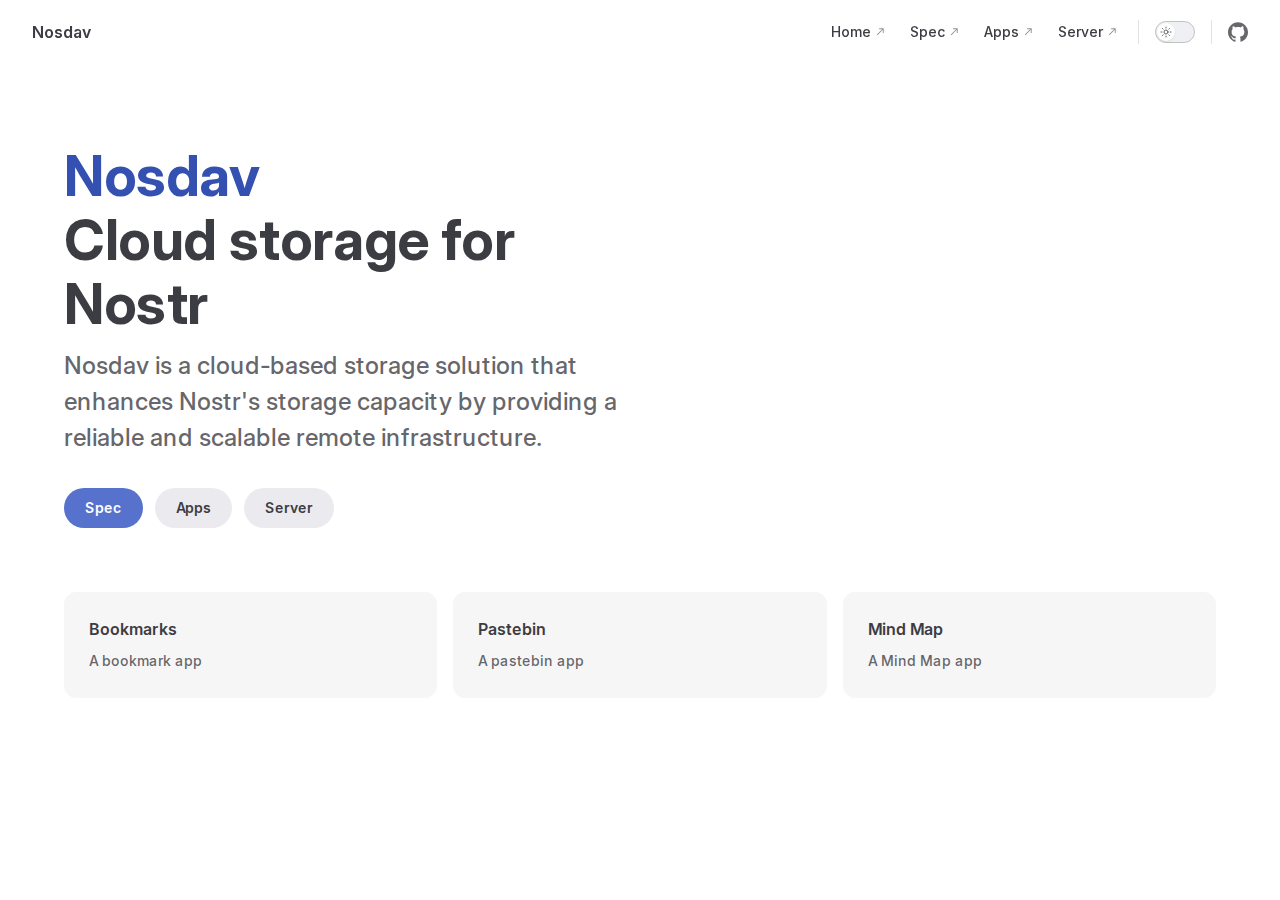
==== commit 079e7f26: "theme" ====
--- a/index.html
+++ b/index.html
@@ -12,13 +12,13 @@
     <link rel="preload" href="/assets/inter-roman-latin.Di8DUHzh.woff2" as="font" type="font/woff2" crossorigin="">
     <link rel="modulepreload" href="/assets/chunks/theme.CxZaigch.js">
     <link rel="modulepreload" href="/assets/chunks/framework.ChmcN5ok.js">
-    <link rel="modulepreload" href="/assets/index.md.BpztgqjE.lean.js">
+    <link rel="modulepreload" href="/assets/index.md.Dm33Hk6D.lean.js">
     <script id="check-dark-mode">(()=>{const e=localStorage.getItem("vitepress-theme-appearance")||"auto",a=window.matchMedia("(prefers-color-scheme: dark)").matches;(!e||e==="auto"?a:e==="dark")&&document.documentElement.classList.add("dark")})();</script>
     <script id="check-mac-os">document.documentElement.classList.toggle("mac",/Mac|iPhone|iPod|iPad/i.test(navigator.platform));</script>
   </head>
   <body>
-    <div id="app"><div class="Layout" data-v-fbc68770><!--[--><!--]--><!--[--><span tabindex="-1" data-v-f2dd71eb></span><a href="#VPContent" class="VPSkipLink visually-hidden" data-v-f2dd71eb> Skip to content </a><!--]--><!----><header class="VPNav" data-v-fbc68770 data-v-51c67d2c><div class="VPNavBar home top" data-v-51c67d2c data-v-4839316e><div class="wrapper" data-v-4839316e><div class="container" data-v-4839316e><div class="title" data-v-4839316e><div class="VPNavBarTitle" data-v-4839316e data-v-7755df80><a class="title" href="/" data-v-7755df80><!--[--><!--]--><!----><span data-v-7755df80>Nosdav</span><!--[--><!--]--></a></div></div><div class="content" data-v-4839316e><div class="content-body" data-v-4839316e><!--[--><!--]--><div class="VPNavBarSearch search" data-v-4839316e><!----></div><nav aria-labelledby="main-nav-aria-label" class="VPNavBarMenu menu" data-v-4839316e data-v-28a9a689><span id="main-nav-aria-label" class="visually-hidden" data-v-28a9a689>Main Navigation</span><!--[--><!--[--><a class="VPLink link VPNavBarMenuLink active" href="/" tabindex="0" data-v-28a9a689 data-v-79ed1802><!--[--><span data-v-79ed1802>Home</span><!--]--></a><!--]--><!--[--><a class="VPLink link VPNavBarMenuLink" href="/apps/" tabindex="0" data-v-28a9a689 data-v-79ed1802><!--[--><span data-v-79ed1802>Apps</span><!--]--></a><!--]--><!--[--><a class="VPLink link VPNavBarMenuLink" href="/server/" tabindex="0" data-v-28a9a689 data-v-79ed1802><!--[--><span data-v-79ed1802>Server</span><!--]--></a><!--]--><!--]--></nav><!----><div class="VPNavBarAppearance appearance" data-v-4839316e data-v-1e89c9ef><button class="VPSwitch VPSwitchAppearance" type="button" role="switch" title="Switch to dark theme" aria-checked="false" data-v-1e89c9ef data-v-c7a2fc9c data-v-07888b14><span class="check" data-v-07888b14><span class="icon" data-v-07888b14><!--[--><span class="vpi-sun sun" data-v-c7a2fc9c></span><span class="vpi-moon moon" data-v-c7a2fc9c></span><!--]--></span></span></button></div><div class="VPSocialLinks VPNavBarSocialLinks social-links" data-v-4839316e data-v-7d878a33 data-v-50503e77><!--[--><a class="VPSocialLink no-icon" href="https://github.com/nosdav/" aria-label="github" target="_blank" rel="noopener" data-v-50503e77 data-v-a2b8f2d9><span class="vpi-social-github" /></a><!--]--></div><div class="VPFlyout VPNavBarExtra extra" data-v-4839316e data-v-9fe5fd7b data-v-f66a2ed8><button type="button" class="button" aria-haspopup="true" aria-expanded="false" aria-label="extra navigation" data-v-f66a2ed8><span class="vpi-more-horizontal icon" data-v-f66a2ed8></span></button><div class="menu" data-v-f66a2ed8><div class="VPMenu" data-v-f66a2ed8 data-v-976854dc><!----><!--[--><!--[--><!----><div class="group" data-v-9fe5fd7b><div class="item appearance" data-v-9fe5fd7b><p class="label" data-v-9fe5fd7b>Appearance</p><div class="appearance-action" data-v-9fe5fd7b><button class="VPSwitch VPSwitchAppearance" type="button" role="switch" title="Switch to dark theme" aria-checked="false" data-v-9fe5fd7b data-v-c7a2fc9c data-v-07888b14><span class="check" data-v-07888b14><span class="icon" data-v-07888b14><!--[--><span class="vpi-sun sun" data-v-c7a2fc9c></span><span class="vpi-moon moon" data-v-c7a2fc9c></span><!--]--></span></span></button></div></div></div><div class="group" data-v-9fe5fd7b><div class="item social-links" data-v-9fe5fd7b><div class="VPSocialLinks social-links-list" data-v-9fe5fd7b data-v-50503e77><!--[--><a class="VPSocialLink no-icon" href="https://github.com/nosdav/" aria-label="github" target="_blank" rel="noopener" data-v-50503e77 data-v-a2b8f2d9><span class="vpi-social-github" /></a><!--]--></div></div></div><!--]--><!--]--></div></div></div><!--[--><!--]--><button type="button" class="VPNavBarHamburger hamburger" aria-label="mobile navigation" aria-expanded="false" aria-controls="VPNavScreen" data-v-4839316e data-v-37154598><span class="container" data-v-37154598><span class="top" data-v-37154598></span><span class="middle" data-v-37154598></span><span class="bottom" data-v-37154598></span></span></button></div></div></div></div><div class="divider" data-v-4839316e><div class="divider-line" data-v-4839316e></div></div></div><!----></header><!----><!----><div class="VPContent is-home" id="VPContent" data-v-fbc68770 data-v-6e003dd5><div class="VPHome" data-v-6e003dd5 data-v-5c622afe><!--[--><!--]--><div class="VPHero VPHomeHero" data-v-5c622afe data-v-b66d3468><div class="container" data-v-b66d3468><div class="main" data-v-b66d3468><!--[--><!--]--><!--[--><h1 class="name" data-v-b66d3468><span class="clip" data-v-b66d3468>Nosdav</span></h1><p class="text" data-v-b66d3468>Cloud storage for Nostr</p><p class="tagline" data-v-b66d3468>Nosdav is a cloud-based storage solution that enhances Nostr's storage capacity by providing a reliable and scalable remote infrastructure.</p><!--]--><!--[--><!--]--><div class="actions" data-v-b66d3468><!--[--><div class="action" data-v-b66d3468><a class="VPButton medium brand" href="/spec/" data-v-b66d3468 data-v-9e015b9d>Spec</a></div><div class="action" data-v-b66d3468><a class="VPButton medium alt" href="/apps/" data-v-b66d3468 data-v-9e015b9d>Apps</a></div><div class="action" data-v-b66d3468><a class="VPButton medium alt" href="/server/" data-v-b66d3468 data-v-9e015b9d>Server</a></div><!--]--></div><!--[--><!--]--></div><!----></div></div><!--[--><!--]--><!--[--><!--]--><div class="VPFeatures VPHomeFeatures" data-v-5c622afe data-v-de52f993><div class="container" data-v-de52f993><div class="items" data-v-de52f993><!--[--><div class="grid-3 item" data-v-de52f993><a class="VPLink link no-icon VPFeature" href="/bookmarks/" data-v-de52f993 data-v-1c04dc32><!--[--><article class="box" data-v-1c04dc32><!----><h2 class="title" data-v-1c04dc32>Bookmarks</h2><p class="details" data-v-1c04dc32>A bookmark app</p><!----></article><!--]--></a></div><div class="grid-3 item" data-v-de52f993><a class="VPLink link no-icon VPFeature" href="/pastebin/" data-v-de52f993 data-v-1c04dc32><!--[--><article class="box" data-v-1c04dc32><!----><h2 class="title" data-v-1c04dc32>Pastebin</h2><p class="details" data-v-1c04dc32>A pastebin app</p><!----></article><!--]--></a></div><div class="grid-3 item" data-v-de52f993><a class="VPLink link no-icon VPFeature" href="/my-mind/" data-v-de52f993 data-v-1c04dc32><!--[--><article class="box" data-v-1c04dc32><!----><h2 class="title" data-v-1c04dc32>Mind Map</h2><p class="details" data-v-1c04dc32>A Mind Map app</p><!----></article><!--]--></a></div><!--]--></div></div></div><!--[--><!--]--><div class="vp-doc container" style="--vp-offset:calc(50% - Infinitypx);" data-v-5c622afe data-v-32e38a8d><!--[--><div style="position:relative;" data-v-5c622afe><div></div></div><!--]--></div></div></div><!----><!--[--><!--]--></div></div>
-    <script>window.__VP_HASH_MAP__=JSON.parse("{\"index.md\":\"BpztgqjE\"}");window.__VP_SITE_DATA__=JSON.parse("{\"lang\":\"en-US\",\"dir\":\"ltr\",\"title\":\"Nosdav\",\"description\":\"Cloud storage for Nostr\",\"base\":\"/\",\"head\":[],\"router\":{\"prefetchLinks\":true},\"appearance\":true,\"themeConfig\":{\"nav\":[{\"text\":\"Home\",\"link\":\"/\"},{\"text\":\"Apps\",\"link\":\"/apps/\"},{\"text\":\"Server\",\"link\":\"/server/\"}],\"sidebar\":[{\"text\":\"Examples\",\"items\":[{\"text\":\"Apps\",\"link\":\"/apps/\"},{\"text\":\"Server\",\"link\":\"/server/\"}]}],\"socialLinks\":[{\"icon\":\"github\",\"link\":\"https://github.com/nosdav/\"}]},\"locales\":{},\"scrollOffset\":134,\"cleanUrls\":false}");</script>
+    <div id="app"><div class="Layout" data-v-fbc68770><!--[--><!--]--><!--[--><span tabindex="-1" data-v-f2dd71eb></span><a href="#VPContent" class="VPSkipLink visually-hidden" data-v-f2dd71eb> Skip to content </a><!--]--><!----><header class="VPNav" data-v-fbc68770 data-v-51c67d2c><div class="VPNavBar home top" data-v-51c67d2c data-v-4839316e><div class="wrapper" data-v-4839316e><div class="container" data-v-4839316e><div class="title" data-v-4839316e><div class="VPNavBarTitle" data-v-4839316e data-v-7755df80><a class="title" href="/" data-v-7755df80><!--[--><!--]--><!----><span data-v-7755df80>Nosdav</span><!--[--><!--]--></a></div></div><div class="content" data-v-4839316e><div class="content-body" data-v-4839316e><!--[--><!--]--><div class="VPNavBarSearch search" data-v-4839316e><!----></div><nav aria-labelledby="main-nav-aria-label" class="VPNavBarMenu menu" data-v-4839316e data-v-28a9a689><span id="main-nav-aria-label" class="visually-hidden" data-v-28a9a689>Main Navigation</span><!--[--><!--[--><a class="VPLink link vp-external-link-icon VPNavBarMenuLink" href="https://nosdav.com/" target="_blank" rel="noreferrer" tabindex="0" data-v-28a9a689 data-v-79ed1802><!--[--><span data-v-79ed1802>Home</span><!--]--></a><!--]--><!--[--><a class="VPLink link vp-external-link-icon VPNavBarMenuLink" href="https://nosdav.com/spec/" target="_blank" rel="noreferrer" tabindex="0" data-v-28a9a689 data-v-79ed1802><!--[--><span data-v-79ed1802>Spec</span><!--]--></a><!--]--><!--[--><a class="VPLink link vp-external-link-icon VPNavBarMenuLink" href="https://nosdav.com/apps/" target="_blank" rel="noreferrer" tabindex="0" data-v-28a9a689 data-v-79ed1802><!--[--><span data-v-79ed1802>Apps</span><!--]--></a><!--]--><!--[--><a class="VPLink link vp-external-link-icon VPNavBarMenuLink" href="https://nosdav.com/server/" target="_blank" rel="noreferrer" tabindex="0" data-v-28a9a689 data-v-79ed1802><!--[--><span data-v-79ed1802>Server</span><!--]--></a><!--]--><!--]--></nav><!----><div class="VPNavBarAppearance appearance" data-v-4839316e data-v-1e89c9ef><button class="VPSwitch VPSwitchAppearance" type="button" role="switch" title="Switch to dark theme" aria-checked="false" data-v-1e89c9ef data-v-c7a2fc9c data-v-07888b14><span class="check" data-v-07888b14><span class="icon" data-v-07888b14><!--[--><span class="vpi-sun sun" data-v-c7a2fc9c></span><span class="vpi-moon moon" data-v-c7a2fc9c></span><!--]--></span></span></button></div><div class="VPSocialLinks VPNavBarSocialLinks social-links" data-v-4839316e data-v-7d878a33 data-v-50503e77><!--[--><a class="VPSocialLink no-icon" href="https://github.com/nosdav/" aria-label="github" target="_blank" rel="noopener" data-v-50503e77 data-v-a2b8f2d9><span class="vpi-social-github" /></a><!--]--></div><div class="VPFlyout VPNavBarExtra extra" data-v-4839316e data-v-9fe5fd7b data-v-f66a2ed8><button type="button" class="button" aria-haspopup="true" aria-expanded="false" aria-label="extra navigation" data-v-f66a2ed8><span class="vpi-more-horizontal icon" data-v-f66a2ed8></span></button><div class="menu" data-v-f66a2ed8><div class="VPMenu" data-v-f66a2ed8 data-v-976854dc><!----><!--[--><!--[--><!----><div class="group" data-v-9fe5fd7b><div class="item appearance" data-v-9fe5fd7b><p class="label" data-v-9fe5fd7b>Appearance</p><div class="appearance-action" data-v-9fe5fd7b><button class="VPSwitch VPSwitchAppearance" type="button" role="switch" title="Switch to dark theme" aria-checked="false" data-v-9fe5fd7b data-v-c7a2fc9c data-v-07888b14><span class="check" data-v-07888b14><span class="icon" data-v-07888b14><!--[--><span class="vpi-sun sun" data-v-c7a2fc9c></span><span class="vpi-moon moon" data-v-c7a2fc9c></span><!--]--></span></span></button></div></div></div><div class="group" data-v-9fe5fd7b><div class="item social-links" data-v-9fe5fd7b><div class="VPSocialLinks social-links-list" data-v-9fe5fd7b data-v-50503e77><!--[--><a class="VPSocialLink no-icon" href="https://github.com/nosdav/" aria-label="github" target="_blank" rel="noopener" data-v-50503e77 data-v-a2b8f2d9><span class="vpi-social-github" /></a><!--]--></div></div></div><!--]--><!--]--></div></div></div><!--[--><!--]--><button type="button" class="VPNavBarHamburger hamburger" aria-label="mobile navigation" aria-expanded="false" aria-controls="VPNavScreen" data-v-4839316e data-v-37154598><span class="container" data-v-37154598><span class="top" data-v-37154598></span><span class="middle" data-v-37154598></span><span class="bottom" data-v-37154598></span></span></button></div></div></div></div><div class="divider" data-v-4839316e><div class="divider-line" data-v-4839316e></div></div></div><!----></header><!----><!----><div class="VPContent is-home" id="VPContent" data-v-fbc68770 data-v-6e003dd5><div class="VPHome" data-v-6e003dd5 data-v-5c622afe><!--[--><!--]--><div class="VPHero VPHomeHero" data-v-5c622afe data-v-b66d3468><div class="container" data-v-b66d3468><div class="main" data-v-b66d3468><!--[--><!--]--><!--[--><h1 class="name" data-v-b66d3468><span class="clip" data-v-b66d3468>Nosdav</span></h1><p class="text" data-v-b66d3468>Cloud storage for Nostr</p><p class="tagline" data-v-b66d3468>Nosdav is a cloud-based storage solution that enhances Nostr's storage capacity by providing a reliable and scalable remote infrastructure.</p><!--]--><!--[--><!--]--><div class="actions" data-v-b66d3468><!--[--><div class="action" data-v-b66d3468><a class="VPButton medium brand" href="https://nosdav.com/spec" target="_blank" rel="noreferrer" data-v-b66d3468 data-v-9e015b9d>Spec</a></div><div class="action" data-v-b66d3468><a class="VPButton medium alt" href="https://nosdav.com/apps" target="_blank" rel="noreferrer" data-v-b66d3468 data-v-9e015b9d>Apps</a></div><div class="action" data-v-b66d3468><a class="VPButton medium alt" href="https://nosdav.com/server" target="_blank" rel="noreferrer" data-v-b66d3468 data-v-9e015b9d>Server</a></div><!--]--></div><!--[--><!--]--></div><!----></div></div><!--[--><!--]--><!--[--><!--]--><div class="VPFeatures VPHomeFeatures" data-v-5c622afe data-v-de52f993><div class="container" data-v-de52f993><div class="items" data-v-de52f993><!--[--><div class="grid-3 item" data-v-de52f993><a class="VPLink link vp-external-link-icon no-icon VPFeature" href="https://nosdav.com/bookmarks" target="_blank" rel="noreferrer" data-v-de52f993 data-v-1c04dc32><!--[--><article class="box" data-v-1c04dc32><!----><h2 class="title" data-v-1c04dc32>Bookmarks</h2><p class="details" data-v-1c04dc32>A bookmark app</p><!----></article><!--]--></a></div><div class="grid-3 item" data-v-de52f993><a class="VPLink link vp-external-link-icon no-icon VPFeature" href="https://nosdav.com/pastebin" target="_blank" rel="noreferrer" data-v-de52f993 data-v-1c04dc32><!--[--><article class="box" data-v-1c04dc32><!----><h2 class="title" data-v-1c04dc32>Pastebin</h2><p class="details" data-v-1c04dc32>A pastebin app</p><!----></article><!--]--></a></div><div class="grid-3 item" data-v-de52f993><a class="VPLink link vp-external-link-icon no-icon VPFeature" href="https://nosdav.com/my-mind" target="_blank" rel="noreferrer" data-v-de52f993 data-v-1c04dc32><!--[--><article class="box" data-v-1c04dc32><!----><h2 class="title" data-v-1c04dc32>Mind Map</h2><p class="details" data-v-1c04dc32>A Mind Map app</p><!----></article><!--]--></a></div><!--]--></div></div></div><!--[--><!--]--><div class="vp-doc container" style="--vp-offset:calc(50% - Infinitypx);" data-v-5c622afe data-v-32e38a8d><!--[--><div style="position:relative;" data-v-5c622afe><div></div></div><!--]--></div></div></div><!----><!--[--><!--]--></div></div>
+    <script>window.__VP_HASH_MAP__=JSON.parse("{\"index.md\":\"Dm33Hk6D\"}");window.__VP_SITE_DATA__=JSON.parse("{\"lang\":\"en-US\",\"dir\":\"ltr\",\"title\":\"Nosdav\",\"description\":\"Cloud storage for Nostr\",\"base\":\"/\",\"head\":[],\"router\":{\"prefetchLinks\":true},\"appearance\":true,\"themeConfig\":{\"nav\":[{\"text\":\"Home\",\"link\":\"https://nosdav.com/\"},{\"text\":\"Spec\",\"link\":\"https://nosdav.com/spec/\"},{\"text\":\"Apps\",\"link\":\"https://nosdav.com/apps/\"},{\"text\":\"Server\",\"link\":\"https://nosdav.com/server/\"}],\"sidebar\":[{\"text\":\"Examples\",\"items\":[{\"text\":\"Spec\",\"link\":\"https://nosdav.com/spec/\"},{\"text\":\"Apps\",\"link\":\"https://nosdav.com/apps/\"},{\"text\":\"Server\",\"link\":\"https://nosdav.com/server/\"}]}],\"socialLinks\":[{\"icon\":\"github\",\"link\":\"https://github.com/nosdav/\"}]},\"locales\":{},\"scrollOffset\":134,\"cleanUrls\":false}");</script>
     
   </body>
 </html>